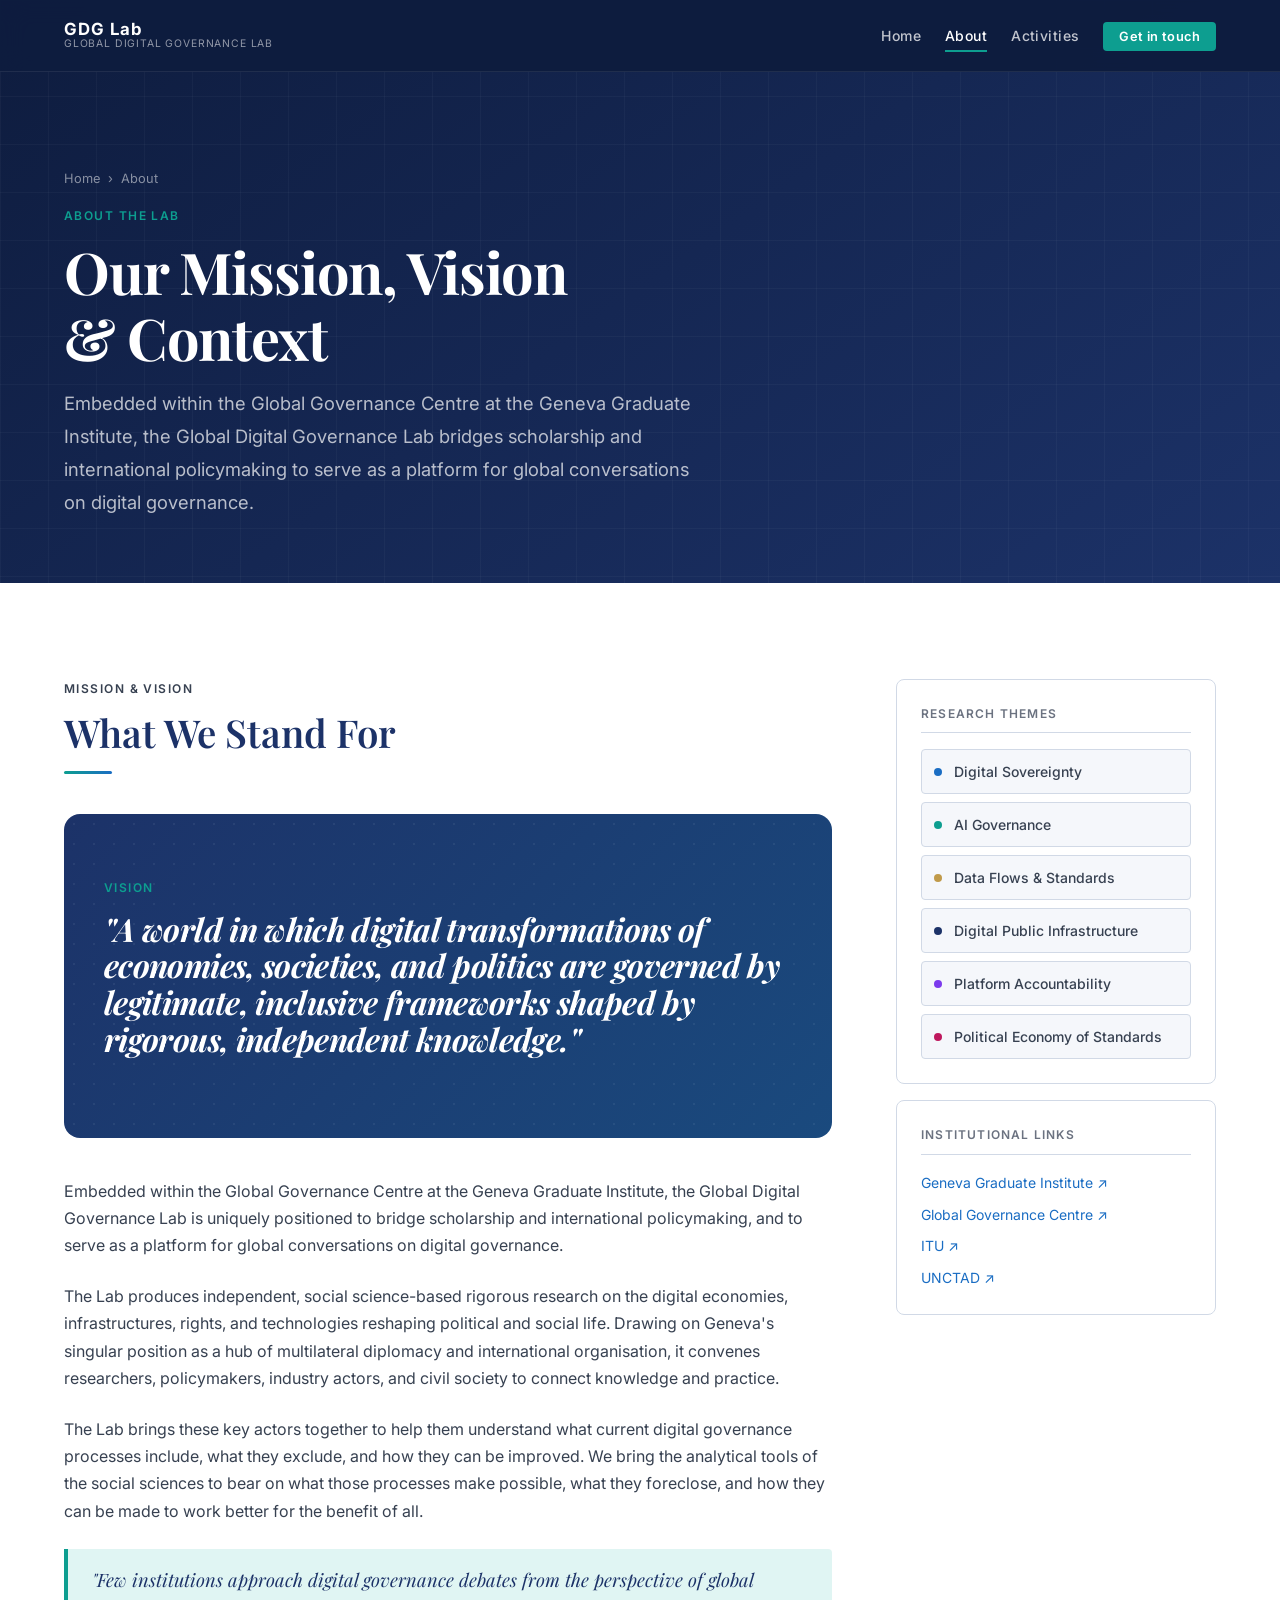
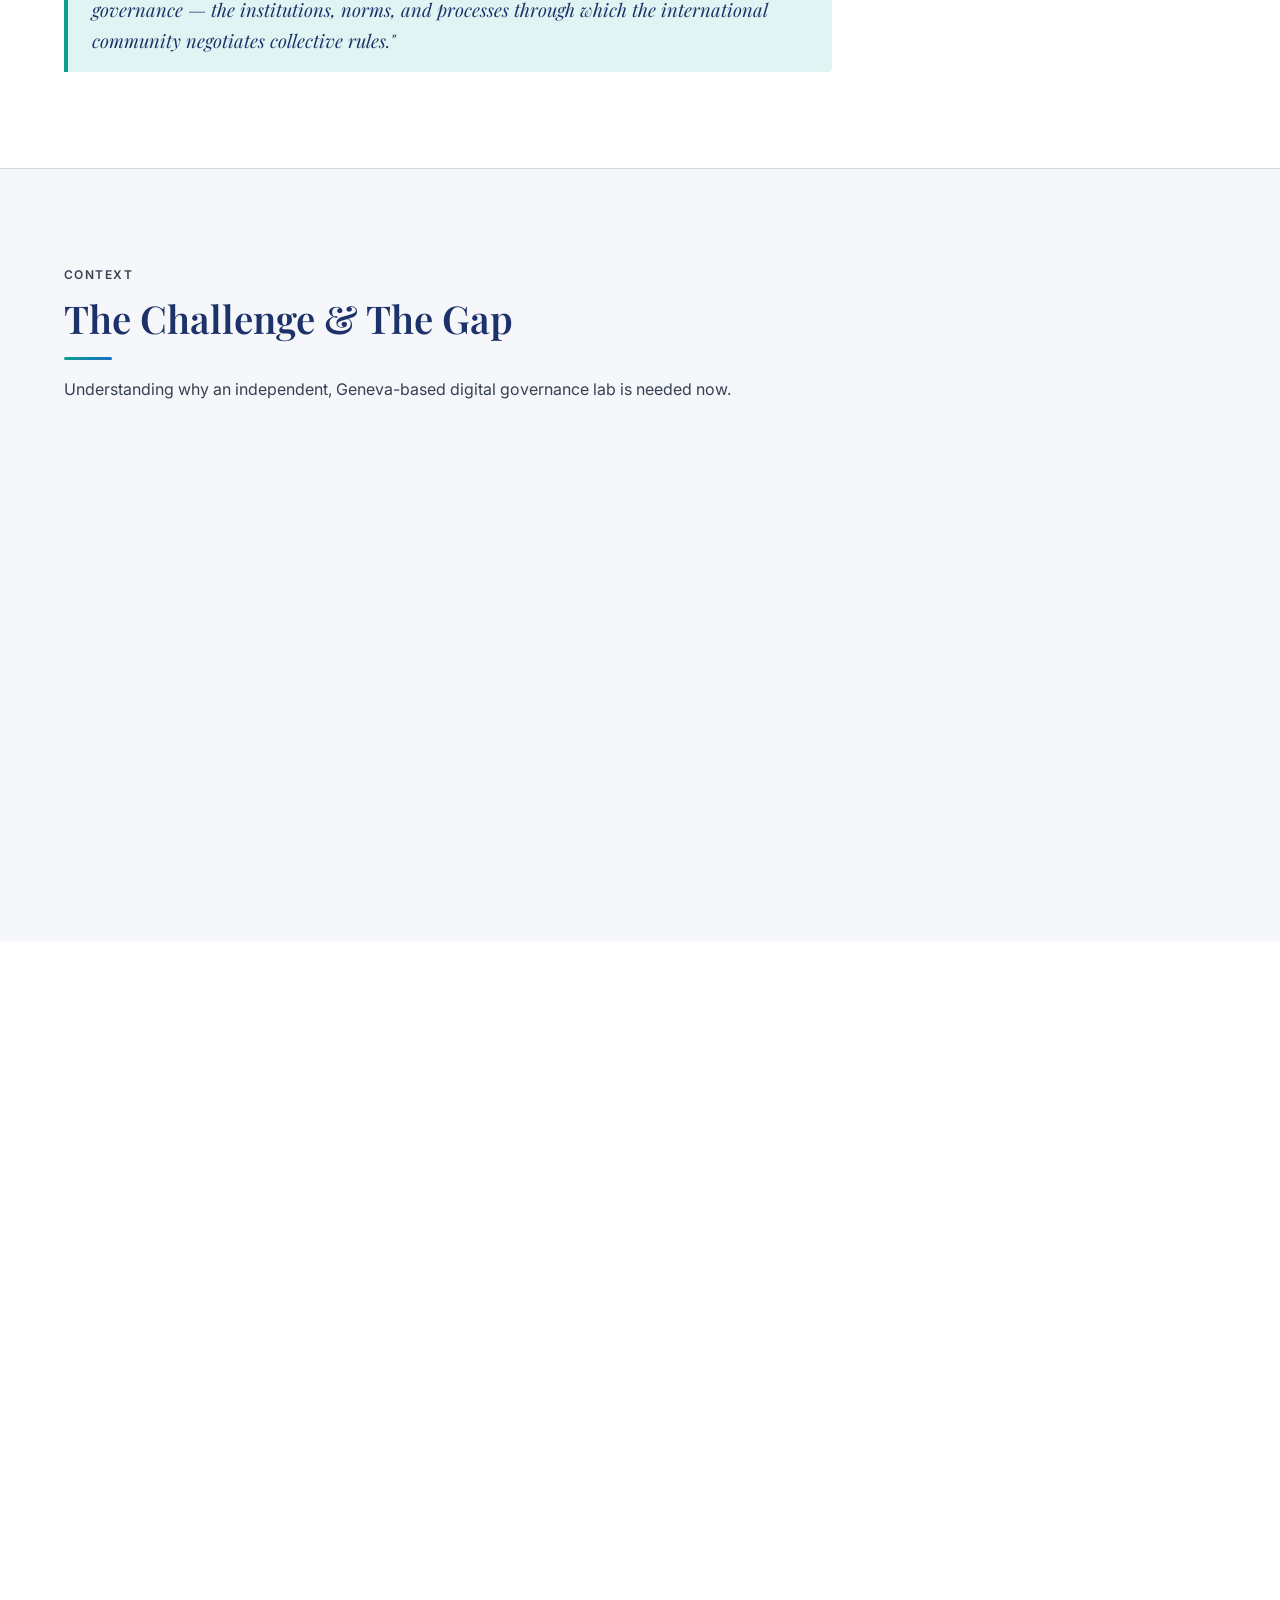
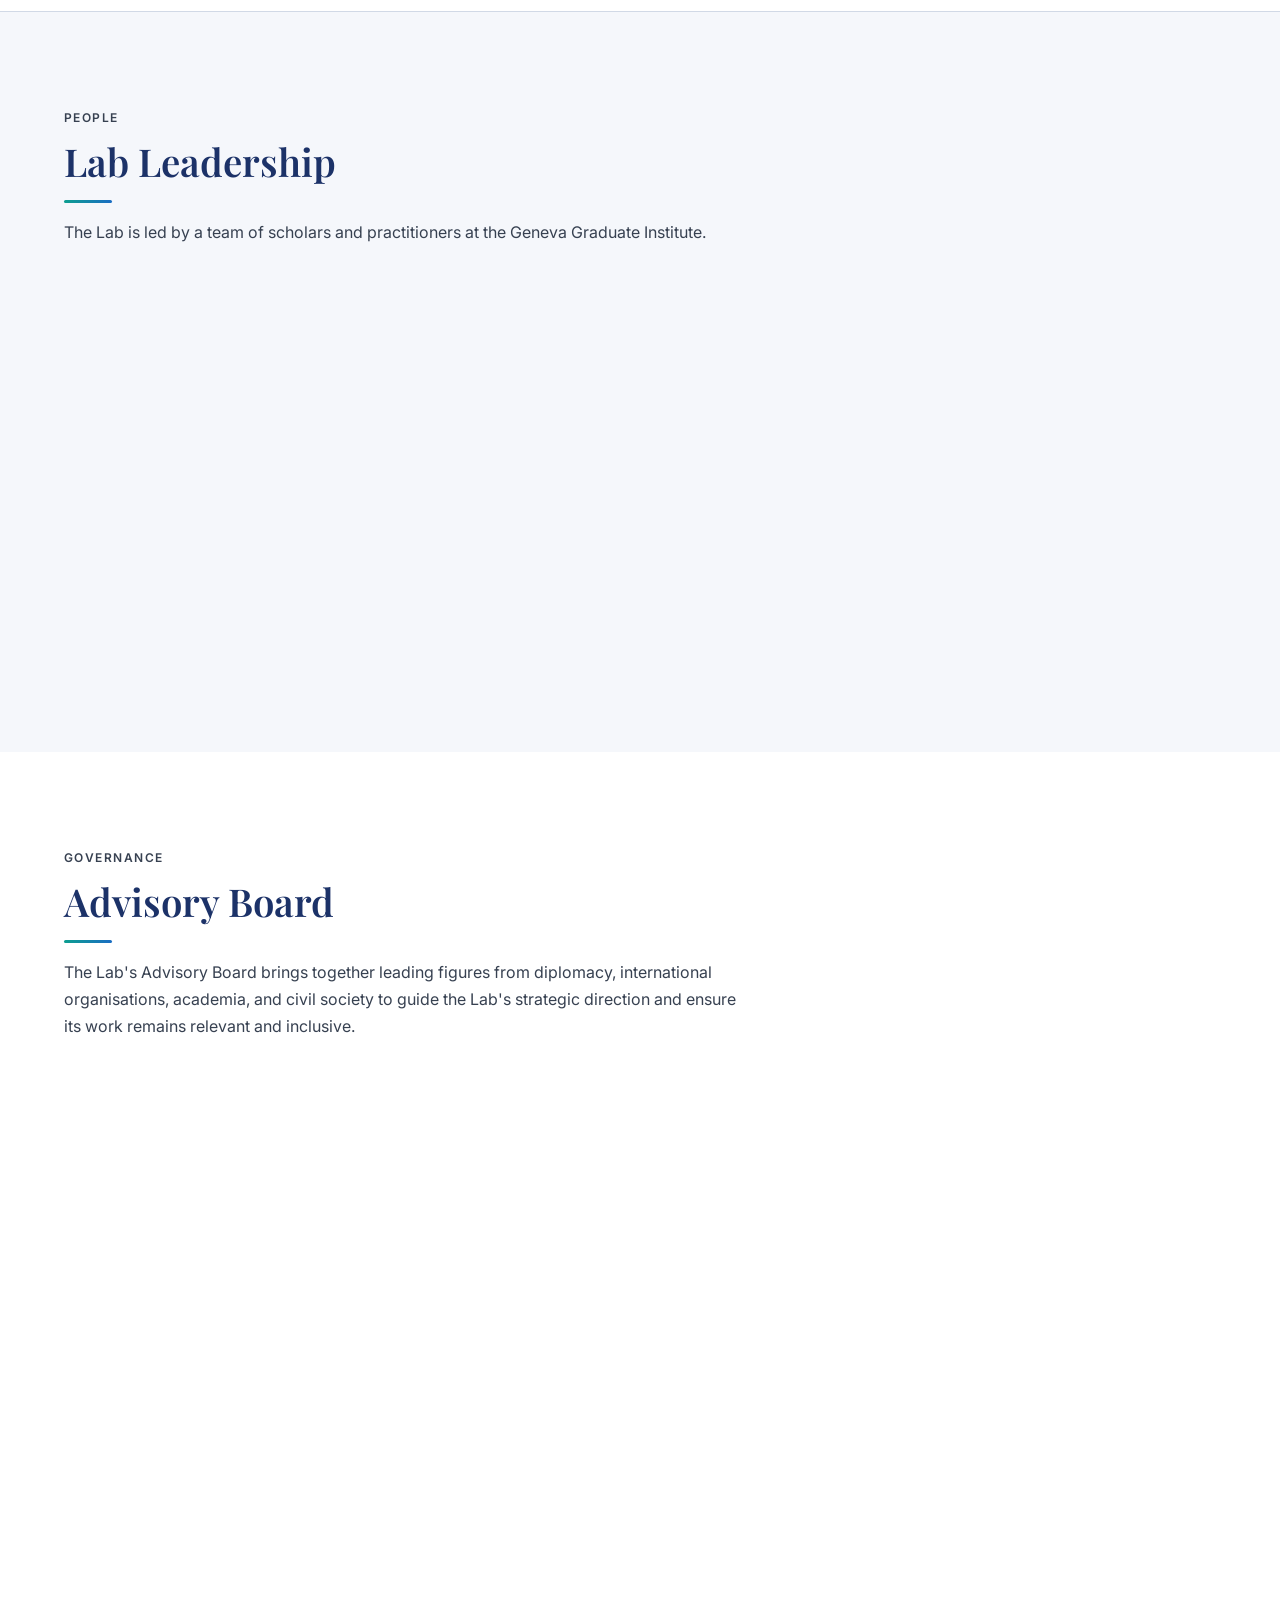
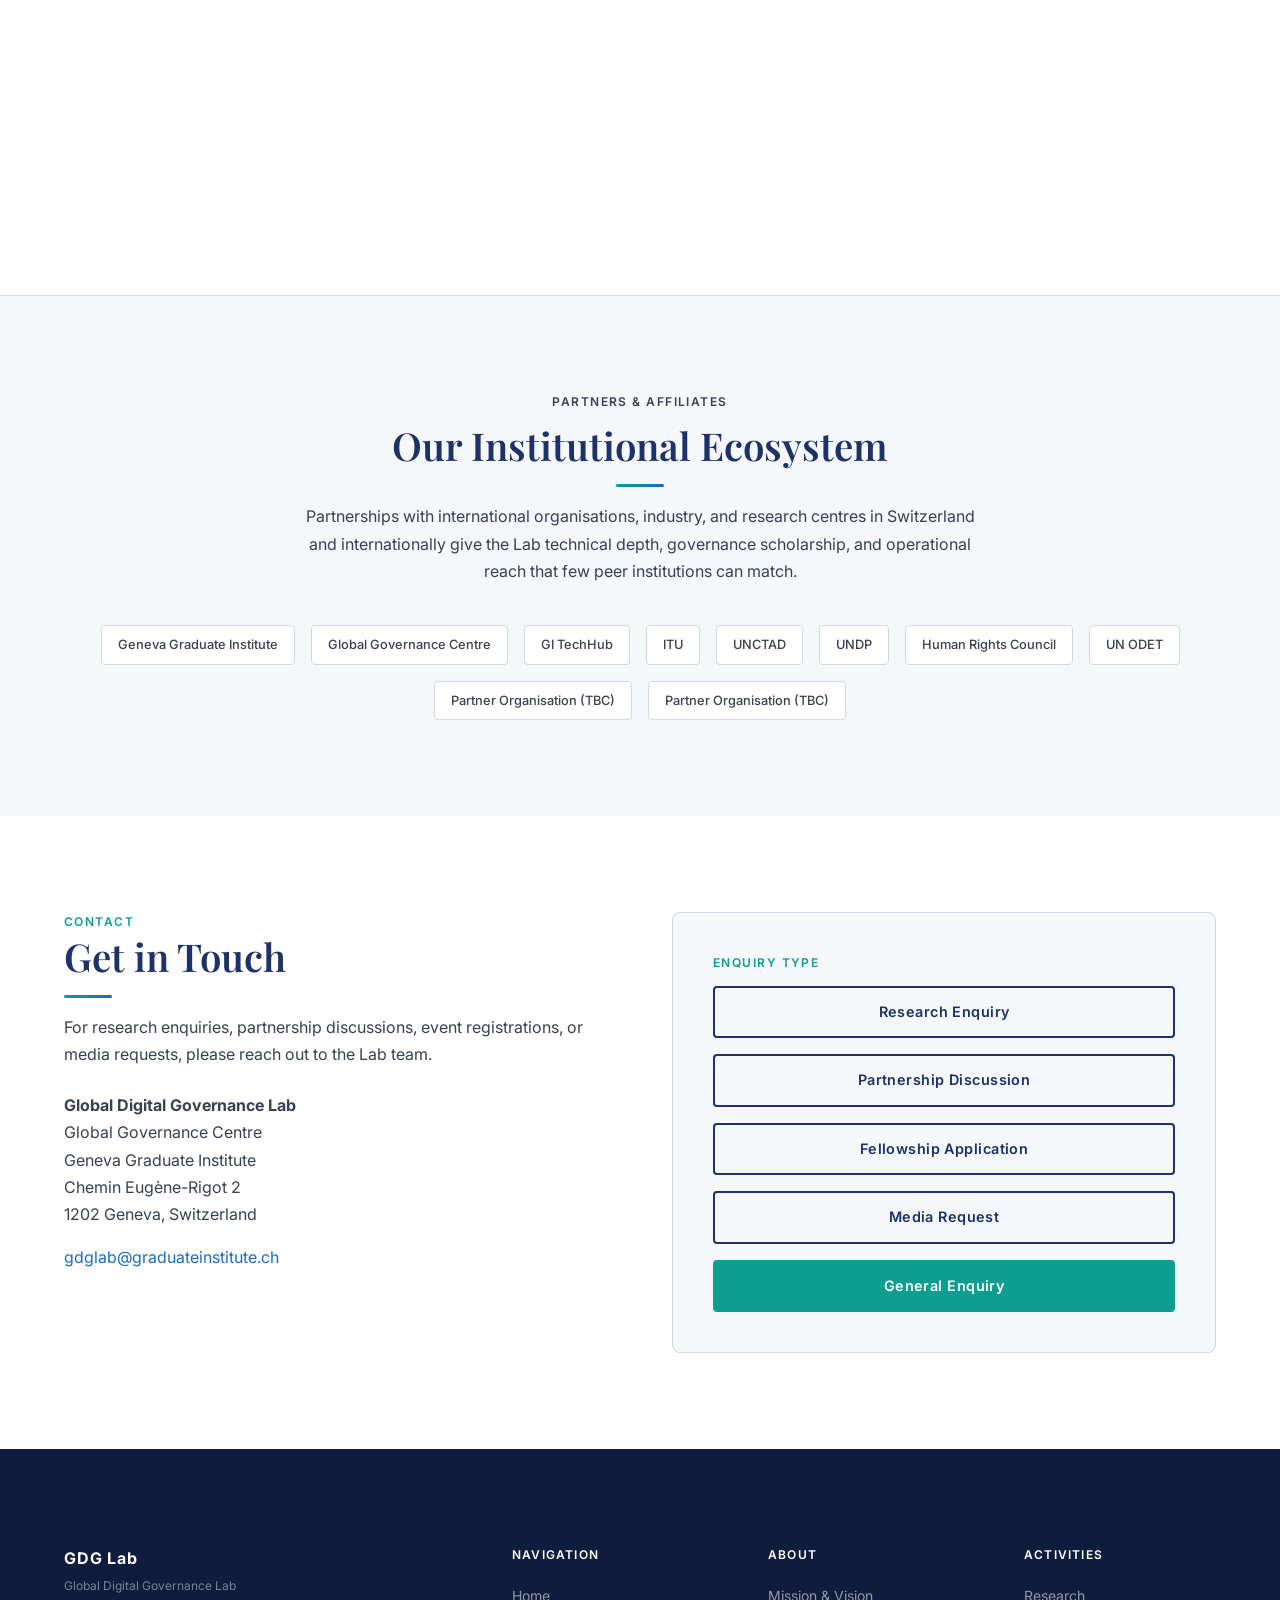
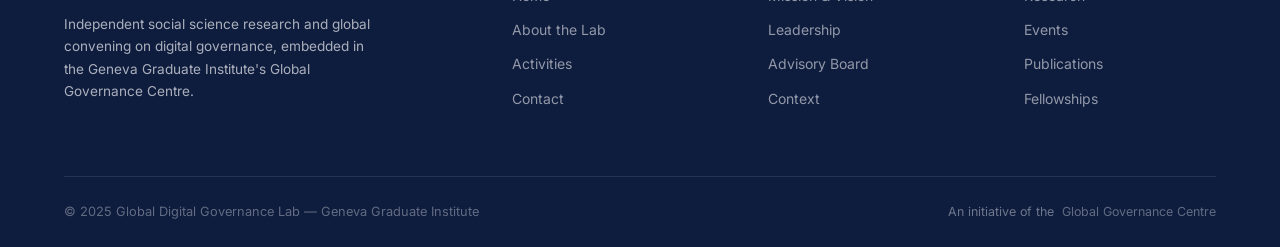
==== about.html @ 77678231 "Build GDG Lab static website: landing, about, and activities pages - index.html: hero with grid patt" ====
<!DOCTYPE html>
<html lang="en">
<head>
  <meta charset="UTF-8" />
  <meta name="viewport" content="width=device-width, initial-scale=1.0" />
  <title>About — Global Digital Governance Lab</title>
  <meta name="description" content="About the Global Digital Governance Lab: our mission, vision, leadership, advisory board, and institutional context within the Geneva Graduate Institute." />
  <link rel="canonical" href="https://gdglab.ch/about.html" />
  <link rel="stylesheet" href="css/style.css" />
  <link rel="preconnect" href="https://fonts.googleapis.com" />
  <link rel="preconnect" href="https://fonts.gstatic.com" crossorigin />
  <link href="https://fonts.googleapis.com/css2?family=Playfair+Display:ital,wght@0,400;0,600;0,700;1,400&family=Inter:wght@300;400;500;600;700&display=swap" rel="stylesheet" />
</head>
<body>

  <!-- ═══ Navigation ══════════════════════════════════════════ -->
  <nav class="site-nav" aria-label="Main navigation">
    <div class="container nav-inner">
      <a href="index.html" class="nav-brand" aria-label="GDG Lab — home">
        <span class="nav-brand-abbr">GDG Lab</span>
        <span class="nav-brand-sub">Global Digital Governance Lab</span>
      </a>
      <button class="nav-toggle" aria-label="Toggle menu" aria-expanded="false">
        <span></span><span></span><span></span>
      </button>
      <ul class="nav-links" role="list">
        <li><a href="index.html">Home</a></li>
        <li><a href="about.html" class="active">About</a></li>
        <li><a href="activities.html">Activities</a></li>
        <li><a href="#contact" class="nav-cta">Get in touch</a></li>
      </ul>
    </div>
  </nav>

  <!-- ═══ Page Hero ════════════════════════════════════════════ -->
  <header class="page-hero">
    <div class="container">
      <nav class="breadcrumb" aria-label="Breadcrumb">
        <a href="index.html">Home</a>
        <span aria-hidden="true">›</span>
        <span aria-current="page">About</span>
      </nav>
      <p class="eyebrow">About the Lab</p>
      <h1 class="display-title">Our Mission, Vision<br>&amp; Context</h1>
      <p class="lead" style="margin-top: 1rem;">
        Embedded within the Global Governance Centre at the Geneva Graduate Institute, the
        Global Digital Governance Lab bridges scholarship and international policymaking to serve as
        a platform for global conversations on digital governance.
      </p>
    </div>
  </header>

  <!-- ═══ Mission & Vision ═════════════════════════════════════ -->
  <section id="mission" class="section" aria-labelledby="mission-heading">
    <div class="container">
      <div class="layout-sidebar">

        <!-- Main content -->
        <div>
          <div class="section-header">
            <p class="eyebrow">Mission &amp; Vision</p>
            <h2 class="section-title" id="mission-heading">What We Stand For</h2>
            <div class="divider"></div>
          </div>

          <div class="statement-block" style="margin-bottom: var(--space-lg);">
            <p class="eyebrow">Vision</p>
            <p class="display-title">
              "A world in which digital transformations of economies, societies, and politics
              are governed by legitimate, inclusive frameworks shaped by rigorous,
              independent knowledge."
            </p>
          </div>

          <p style="color: var(--text-mid); margin-bottom: var(--space-md);">
            Embedded within the Global Governance Centre at the Geneva Graduate Institute, the
            Global Digital Governance Lab is uniquely positioned to bridge scholarship and
            international policymaking, and to serve as a platform for global conversations on
            digital governance.
          </p>

          <p style="color: var(--text-mid); margin-bottom: var(--space-md);">
            The Lab produces independent, social science-based rigorous research on the digital
            economies, infrastructures, rights, and technologies reshaping political and social
            life. Drawing on Geneva's singular position as a hub of multilateral diplomacy and
            international organisation, it convenes researchers, policymakers, industry actors,
            and civil society to connect knowledge and practice.
          </p>

          <p style="color: var(--text-mid); margin-bottom: var(--space-md);">
            The Lab brings these key actors together to help them understand what current digital
            governance processes include, what they exclude, and how they can be improved. We
            bring the analytical tools of the social sciences to bear on what those processes
            make possible, what they foreclose, and how they can be made to work better for the
            benefit of all.
          </p>

          <div class="pull-quote" style="margin-top: var(--space-md);">
            <p>
              "Few institutions approach digital governance debates from the perspective of
              global governance — the institutions, norms, and processes through which the
              international community negotiates collective rules."
            </p>
          </div>
        </div>

        <!-- Sidebar -->
        <aside>
          <div class="sidebar-card">
            <div class="sidebar-card-title">Research Themes</div>
            <div class="theme-list">
              <div class="theme-item">
                <span class="theme-dot" style="background: var(--blue);"></span>
                Digital Sovereignty
              </div>
              <div class="theme-item">
                <span class="theme-dot" style="background: var(--teal);"></span>
                AI Governance
              </div>
              <div class="theme-item">
                <span class="theme-dot" style="background: var(--gold);"></span>
                Data Flows &amp; Standards
              </div>
              <div class="theme-item">
                <span class="theme-dot" style="background: var(--navy);"></span>
                Digital Public Infrastructure
              </div>
              <div class="theme-item">
                <span class="theme-dot" style="background: #7C3AED;"></span>
                Platform Accountability
              </div>
              <div class="theme-item">
                <span class="theme-dot" style="background: #BE185D;"></span>
                Political Economy of Standards
              </div>
            </div>
          </div>

          <div class="sidebar-card" style="margin-top: var(--space-sm);">
            <div class="sidebar-card-title">Institutional Links</div>
            <div style="display: flex; flex-direction: column; gap: 0.5rem; font-size: 0.875rem;">
              <a href="https://www.graduateinstitute.ch" target="_blank" rel="noopener noreferrer" style="color: var(--blue);">
                Geneva Graduate Institute ↗
              </a>
              <a href="https://www.graduateinstitute.ch/research-centres/global-governance-centre" target="_blank" rel="noopener noreferrer" style="color: var(--blue);">
                Global Governance Centre ↗
              </a>
              <a href="https://www.itu.int" target="_blank" rel="noopener noreferrer" style="color: var(--blue);">
                ITU ↗
              </a>
              <a href="https://www.unctad.org" target="_blank" rel="noopener noreferrer" style="color: var(--blue);">
                UNCTAD ↗
              </a>
            </div>
          </div>
        </aside>

      </div>
    </div>
  </section>

  <!-- ═══ Context: Challenge & Gap ════════════════════════════ -->
  <section id="context" class="section" style="background: var(--off-white); border-top: 1px solid var(--border);" aria-labelledby="context-heading">
    <div class="container">
      <div class="section-header">
        <p class="eyebrow">Context</p>
        <h2 class="section-title" id="context-heading">The Challenge &amp; The Gap</h2>
        <div class="divider"></div>
        <p>Understanding why an independent, Geneva-based digital governance lab is needed now.</p>
      </div>

      <div class="grid-2">
        <div class="challenge-card" data-reveal>
          <h3 class="card-title">The Challenge</h3>
          <p>
            The governance of digital technologies has become one of the defining challenges of
            international order. Digital technologies, infrastructure, and data standards are
            reshaping economies, rights, and political relations faster than the frameworks meant
            to govern them can adapt.
          </p>
          <p style="margin-top: 0.75rem;">
            Geopolitical competition is increasingly mediated through digital infrastructure,
            platforms, and standards, fragmenting what was once imagined as a unified global
            digital space into competing regulatory spheres and technological blocs. The costs of
            that fragmentation fall disproportionately on those with least voice in the decisions
            driving it.
          </p>
        </div>

        <div class="challenge-card teal" data-reveal>
          <h3 class="card-title">The Gap</h3>
          <p>
            Current digital governance debates are fragmented, highly technical, and dominated by
            a small number of powerful states, companies, and regulatory blocs. Many of the actors
            most affected by digital transformation — particularly from the Global South — remain
            underrepresented in the venues where the rules are set.
          </p>
          <p style="margin-top: 0.75rem;">
            While many research centres develop digital technologies, and others engage with
            domestic regulatory questions, few approach these debates from the perspective of
            global governance. Fewer still do so as independent social science research in close
            proximity to the multilateral system.
          </p>
        </div>
      </div>
    </div>
  </section>

  <!-- ═══ Why Now ═══════════════════════════════════════════════ -->
  <section id="why-now" class="section" aria-labelledby="whynow-heading">
    <div class="container">
      <div class="grid-2" style="align-items: center; gap: var(--space-xl);">
        <div data-reveal>
          <p class="eyebrow">The Opportunity</p>
          <h2 class="section-title" id="whynow-heading">Why Geneva.<br>Why Now.</h2>
          <div class="divider"></div>
          <p style="color: var(--text-mid); margin-bottom: var(--space-sm);">
            Geneva is one of the cities where the rules of global digital governance are being
            negotiated. The ITU, UNCTAD, UNDP, the Human Rights Council, the Geneva liaison of
            the UN Office for Digital and Emerging Technologies, and a dense network of standards
            bodies and diplomatic missions all sit within walking distance of one another.
          </p>
          <p style="color: var(--text-mid); margin-bottom: var(--space-sm);">
            The WSIS+20 review and the implementation of the Global Digital Compact will reshape
            the multilateral digital order over the coming years, and Geneva is one of the places
            where that work is being done.
          </p>
          <p style="color: var(--text-mid);">
            Independent, rigorous, and inclusive research undertaken now can shape the frameworks
            that will govern digital transformation for decades to come.
          </p>
        </div>

        <div data-reveal>
          <div style="display: flex; flex-direction: column; gap: var(--space-sm);">
            <details class="faq-item">
              <summary>WSIS+20 Review Process</summary>
              <div class="details-body">
                The World Summit on the Information Society (WSIS) +20 review is a once-in-a-decade
                opportunity to reshape the multilateral frameworks governing digital technologies.
                Geneva hosts many of the key negotiations.
              </div>
            </details>
            <details class="faq-item">
              <summary>Global Digital Compact</summary>
              <div class="details-body">
                The GDC, adopted at the UN Summit of the Future in September 2024, establishes new
                frameworks for data governance, AI, and digital cooperation. Its implementation
                involves ongoing negotiations centred in Geneva.
              </div>
            </details>
            <details class="faq-item">
              <summary>UN Office for Digital &amp; Emerging Technologies</summary>
              <div class="details-body">
                The newly established UN Office for Digital and Emerging Technologies has a Geneva
                liaison, placing it at the heart of the multilateral digital governance ecosystem
                where the Lab operates.
              </div>
            </details>
            <details class="faq-item">
              <summary>AI Governance Frameworks</summary>
              <div class="details-body">
                Multiple simultaneous negotiations — at the ITU, within UNCTAD, and through ad hoc
                processes — are producing AI governance frameworks. The Lab is positioned to offer
                independent analysis and convene key actors in these debates.
              </div>
            </details>
            <details class="faq-item">
              <summary>Why the Graduate Institute</summary>
              <div class="details-body">
                The Geneva Graduate Institute combines academic credibility, methodological
                independence, and a multidisciplinary faculty already producing leading research
                on digital sovereignty, infrastructure, and rights. Its track record hosting the
                Global Health Centre — a reference point in its field — provides a model for the
                GDG Lab.
              </div>
            </details>
          </div>
        </div>
      </div>
    </div>
  </section>

  <!-- ═══ Leadership ════════════════════════════════════════════ -->
  <section id="leadership" class="section" style="background: var(--off-white); border-top: 1px solid var(--border);" aria-labelledby="leadership-heading">
    <div class="container">
      <div class="section-header">
        <p class="eyebrow">People</p>
        <h2 class="section-title" id="leadership-heading">Lab Leadership</h2>
        <div class="divider"></div>
        <p>The Lab is led by a team of scholars and practitioners at the Geneva Graduate Institute.</p>
      </div>

      <div class="people-grid" style="grid-template-columns: repeat(auto-fill, minmax(240px, 1fr));">

        <!-- Leadership placeholder 1 -->
        <div class="person-card" data-reveal>
          <div class="person-portrait-placeholder" aria-label="Portrait placeholder">👤</div>
          <div class="person-info">
            <div class="person-name">Director</div>
            <div class="person-role">Lab Director</div>
            <div class="person-org">Geneva Graduate Institute</div>
          </div>
        </div>

        <!-- Leadership placeholder 2 -->
        <div class="person-card" data-reveal>
          <div class="person-portrait-placeholder" aria-label="Portrait placeholder">👤</div>
          <div class="person-info">
            <div class="person-name">Deputy Director</div>
            <div class="person-role">Deputy Director, Research</div>
            <div class="person-org">Geneva Graduate Institute</div>
          </div>
        </div>

        <!-- Leadership placeholder 3 -->
        <div class="person-card" data-reveal>
          <div class="person-portrait-placeholder" aria-label="Portrait placeholder">👤</div>
          <div class="person-info">
            <div class="person-name">Programme Manager</div>
            <div class="person-role">Head of Policy Engagement</div>
            <div class="person-org">Global Governance Centre</div>
          </div>
        </div>

        <!-- Leadership placeholder 4 -->
        <div class="person-card" data-reveal>
          <div class="person-portrait-placeholder" aria-label="Portrait placeholder">👤</div>
          <div class="person-info">
            <div class="person-name">Research Lead</div>
            <div class="person-role">Senior Researcher, AI Governance</div>
            <div class="person-org">Geneva Graduate Institute</div>
          </div>
        </div>

      </div>
    </div>
  </section>

  <!-- ═══ Advisory Board ════════════════════════════════════════ -->
  <section id="advisory-board" class="section" aria-labelledby="board-heading">
    <div class="container">
      <div class="section-header">
        <p class="eyebrow">Governance</p>
        <h2 class="section-title" id="board-heading">Advisory Board</h2>
        <div class="divider"></div>
        <p>
          The Lab's Advisory Board brings together leading figures from diplomacy, international
          organisations, academia, and civil society to guide the Lab's strategic direction and
          ensure its work remains relevant and inclusive.
        </p>
      </div>

      <div class="people-grid">

        <!-- Ambassador Muhammadou Kah — confirmed -->
        <div class="person-card" data-reveal>
          <div class="person-portrait-placeholder" aria-label="Portrait of Ambassador Muhammadou Kah">👤</div>
          <div class="person-info">
            <div class="person-name">Ambassador Muhammadou Kah</div>
            <div class="person-role">Ambassador; Former Chair, ICANN Governmental Advisory Committee</div>
            <div class="person-org">Advisory Board Member</div>
          </div>
        </div>

        <!-- Placeholder board member 2 -->
        <div class="person-card" data-reveal>
          <div class="person-portrait-placeholder" aria-label="Portrait placeholder">👤</div>
          <div class="person-info">
            <div class="person-name">Board Member</div>
            <div class="person-role">Senior Official, International Organisation</div>
            <div class="person-org">Advisory Board Member</div>
          </div>
        </div>

        <!-- Placeholder board member 3 -->
        <div class="person-card" data-reveal>
          <div class="person-portrait-placeholder" aria-label="Portrait placeholder">👤</div>
          <div class="person-info">
            <div class="person-name">Board Member</div>
            <div class="person-role">Professor, Digital Policy</div>
            <div class="person-org">Advisory Board Member</div>
          </div>
        </div>

        <!-- Placeholder board member 4 -->
        <div class="person-card" data-reveal>
          <div class="person-portrait-placeholder" aria-label="Portrait placeholder">👤</div>
          <div class="person-info">
            <div class="person-name">Board Member</div>
            <div class="person-role">Civil Society Representative</div>
            <div class="person-org">Advisory Board Member</div>
          </div>
        </div>

        <!-- Placeholder board member 5 -->
        <div class="person-card" data-reveal>
          <div class="person-portrait-placeholder" aria-label="Portrait placeholder">👤</div>
          <div class="person-info">
            <div class="person-name">Board Member</div>
            <div class="person-role">Industry Representative</div>
            <div class="person-org">Advisory Board Member</div>
          </div>
        </div>

        <!-- Placeholder board member 6 -->
        <div class="person-card" data-reveal>
          <div class="person-portrait-placeholder" aria-label="Portrait placeholder">👤</div>
          <div class="person-info">
            <div class="person-name">Board Member</div>
            <div class="person-role">Government Representative, Global South</div>
            <div class="person-org">Advisory Board Member</div>
          </div>
        </div>

      </div>
    </div>
  </section>

  <!-- ═══ Partners ══════════════════════════════════════════════ -->
  <section class="section" style="background: var(--off-white); border-top: 1px solid var(--border);" aria-labelledby="partners-heading">
    <div class="container">
      <div class="section-header centered">
        <p class="eyebrow">Partners &amp; Affiliates</p>
        <h2 class="section-title" id="partners-heading">Our Institutional Ecosystem</h2>
        <div class="divider divider-center"></div>
        <p>
          Partnerships with international organisations, industry, and research centres in Switzerland
          and internationally give the Lab technical depth, governance scholarship, and operational
          reach that few peer institutions can match.
        </p>
      </div>

      <div style="display: flex; flex-wrap: wrap; gap: var(--space-sm); justify-content: center; margin-top: var(--space-lg);">
        <div class="org-badge">Geneva Graduate Institute</div>
        <div class="org-badge">Global Governance Centre</div>
        <div class="org-badge">GI TechHub</div>
        <div class="org-badge">ITU</div>
        <div class="org-badge">UNCTAD</div>
        <div class="org-badge">UNDP</div>
        <div class="org-badge">Human Rights Council</div>
        <div class="org-badge">UN ODET</div>
        <div class="org-badge">Partner Organisation (TBC)</div>
        <div class="org-badge">Partner Organisation (TBC)</div>
      </div>
    </div>
  </section>

  <!-- ═══ Contact ═══════════════════════════════════════════════ -->
  <section id="contact" class="section" aria-labelledby="contact-heading">
    <div class="container">
      <div class="grid-2" style="align-items: start; gap: var(--space-xl);">
        <div>
          <p class="eyebrow">Contact</p>
          <h2 class="section-title" id="contact-heading">Get in Touch</h2>
          <div class="divider"></div>
          <p style="color: var(--text-mid); margin-bottom: var(--space-md);">
            For research enquiries, partnership discussions, event registrations, or media requests,
            please reach out to the Lab team.
          </p>
          <p style="color: var(--text-mid); margin-bottom: var(--space-sm);">
            <strong>Global Digital Governance Lab</strong><br />
            Global Governance Centre<br />
            Geneva Graduate Institute<br />
            Chemin Eugène-Rigot 2<br />
            1202 Geneva, Switzerland
          </p>
          <p style="color: var(--text-mid);">
            <a href="mailto:gdglab@graduateinstitute.ch" style="color: var(--blue);">
              gdglab@graduateinstitute.ch
            </a>
          </p>
        </div>

        <div style="background: var(--off-white); border: 1px solid var(--border); border-radius: var(--radius-md); padding: var(--space-lg);">
          <p class="eyebrow" style="margin-bottom: 0.75rem;">Enquiry type</p>
          <div style="display: flex; flex-direction: column; gap: var(--space-sm);">
            <a href="mailto:gdglab@graduateinstitute.ch?subject=Research+Enquiry" class="btn btn-outline-navy" style="justify-content: center;">Research Enquiry</a>
            <a href="mailto:gdglab@graduateinstitute.ch?subject=Partnership+Discussion" class="btn btn-outline-navy" style="justify-content: center;">Partnership Discussion</a>
            <a href="mailto:gdglab@graduateinstitute.ch?subject=Fellowship+Application" class="btn btn-outline-navy" style="justify-content: center;">Fellowship Application</a>
            <a href="mailto:gdglab@graduateinstitute.ch?subject=Media+Request" class="btn btn-outline-navy" style="justify-content: center;">Media Request</a>
            <a href="mailto:gdglab@graduateinstitute.ch?subject=General+Enquiry" class="btn btn-primary" style="justify-content: center;">General Enquiry</a>
          </div>
        </div>
      </div>
    </div>
  </section>

  <!-- ═══ Footer ═══════════════════════════════════════════════ -->
  <footer class="site-footer" aria-label="Site footer">
    <div class="container">
      <div class="footer-grid">
        <div class="footer-brand">
          <div class="footer-brand-name">GDG Lab</div>
          <div class="footer-brand-sub">Global Digital Governance Lab</div>
          <p>
            Independent social science research and global convening on digital governance,
            embedded in the Geneva Graduate Institute's Global Governance Centre.
          </p>
        </div>

        <div class="footer-col">
          <div class="footer-col-title">Navigation</div>
          <ul>
            <li><a href="index.html">Home</a></li>
            <li><a href="about.html">About the Lab</a></li>
            <li><a href="activities.html">Activities</a></li>
            <li><a href="#contact">Contact</a></li>
          </ul>
        </div>

        <div class="footer-col">
          <div class="footer-col-title">About</div>
          <ul>
            <li><a href="#mission">Mission &amp; Vision</a></li>
            <li><a href="#leadership">Leadership</a></li>
            <li><a href="#advisory-board">Advisory Board</a></li>
            <li><a href="#context">Context</a></li>
          </ul>
        </div>

        <div class="footer-col">
          <div class="footer-col-title">Activities</div>
          <ul>
            <li><a href="activities.html#research">Research</a></li>
            <li><a href="activities.html#events">Events</a></li>
            <li><a href="activities.html#publications">Publications</a></li>
            <li><a href="activities.html#fellowships">Fellowships</a></li>
          </ul>
        </div>
      </div>

      <div class="footer-bottom">
        <span>© 2025 Global Digital Governance Lab — Geneva Graduate Institute</span>
        <span class="footer-gg-badge">
          An initiative of the
          <a href="https://www.graduateinstitute.ch" target="_blank" rel="noopener noreferrer">
            Global Governance Centre
          </a>
        </span>
      </div>
    </div>
  </footer>

  <script src="js/main.js"></script>
</body>
</html>
---- css/style.css ----
/* =============================================================
   Global Digital Governance Lab — gdglab.ch
   Stylesheet — complementary to Geneva Graduate Institute,
   Global Governance Centre, and GI TechHub branding.
   ============================================================= */

/* ─── Google Fonts ─────────────────────────────────────────── */
@import url('https://fonts.googleapis.com/css2?family=Playfair+Display:ital,wght@0,400;0,600;0,700;1,400&family=Inter:wght@300;400;500;600;700&display=swap');

/* ─── Custom Properties ─────────────────────────────────────── */
:root {
  /* Brand colours — navy anchors the GI/GGC palette;
     teal adds a "digital governance" identity */
  --navy:        #1C3268;   /* GI-inspired institutional navy */
  --navy-dark:   #0E1C3E;   /* hero / deep bg */
  --navy-mid:    #243D7A;   /* lighter navy for hover states */
  --blue:        #1A6DC3;   /* digital accent blue */
  --blue-light:  #4A9FE8;   /* lighter blue tints */
  --teal:        #0D9E90;   /* TechHub-inspired teal */
  --teal-light:  #E0F5F3;   /* very light teal bg tint */
  --gold:        #C09A4A;   /* warm accent — ties to GI's warm tones */
  --white:       #FFFFFF;
  --off-white:   #F5F7FB;
  --bg:          #F0F3F9;
  --text:        #1A202C;
  --text-mid:    #374151;
  --text-muted:  #6B7280;
  --border:      #D1D9E6;
  --shadow-sm:   0 1px 4px rgba(28, 50, 104, 0.08);
  --shadow-md:   0 4px 16px rgba(28, 50, 104, 0.12);
  --shadow-lg:   0 8px 32px rgba(28, 50, 104, 0.16);

  /* Typography */
  --font-serif:  'Playfair Display', Georgia, serif;
  --font-sans:   'Inter', system-ui, -apple-system, sans-serif;

  /* Spacing scale */
  --space-xs:    0.5rem;
  --space-sm:    1rem;
  --space-md:    1.5rem;
  --space-lg:    2.5rem;
  --space-xl:    4rem;
  --space-2xl:   6rem;

  /* Layout */
  --max-width:   1200px;
  --nav-height:  72px;
  --radius-sm:   4px;
  --radius-md:   8px;
  --radius-lg:   16px;

  /* Transitions */
  --ease:        cubic-bezier(0.4, 0, 0.2, 1);
  --duration:    220ms;
}

/* ─── Reset & Base ──────────────────────────────────────────── */
*, *::before, *::after {
  box-sizing: border-box;
  margin: 0;
  padding: 0;
}

html {
  scroll-behavior: smooth;
  font-size: 16px;
}

body {
  font-family: var(--font-sans);
  font-size: 1rem;
  line-height: 1.7;
  color: var(--text);
  background: var(--white);
  -webkit-font-smoothing: antialiased;
}

img {
  display: block;
  max-width: 100%;
  height: auto;
}

a {
  color: var(--blue);
  text-decoration: none;
  transition: color var(--duration) var(--ease);
}

a:hover {
  color: var(--teal);
}

ul {
  list-style: none;
}

/* ─── Typography helpers ────────────────────────────────────── */
.display-title {
  font-family: var(--font-serif);
  font-size: clamp(2.2rem, 5vw, 3.6rem);
  font-weight: 700;
  line-height: 1.15;
  letter-spacing: -0.02em;
}

.section-title {
  font-family: var(--font-serif);
  font-size: clamp(1.6rem, 3vw, 2.4rem);
  font-weight: 600;
  line-height: 1.2;
  color: var(--navy);
}

.card-title {
  font-family: var(--font-serif);
  font-size: 1.2rem;
  font-weight: 600;
  line-height: 1.3;
  color: var(--navy);
}

.eyebrow {
  font-family: var(--font-sans);
  font-size: 0.75rem;
  font-weight: 600;
  letter-spacing: 0.12em;
  text-transform: uppercase;
  color: var(--teal);
}

.lead {
  font-size: 1.15rem;
  font-weight: 400;
  color: var(--text-mid);
  line-height: 1.8;
}

/* ─── Layout utilities ──────────────────────────────────────── */
.container {
  width: 100%;
  max-width: var(--max-width);
  margin-inline: auto;
  padding-inline: var(--space-md);
}

.grid-2 {
  display: grid;
  grid-template-columns: 1fr 1fr;
  gap: var(--space-lg);
}

.grid-3 {
  display: grid;
  grid-template-columns: repeat(3, 1fr);
  gap: var(--space-md);
}

.grid-4 {
  display: grid;
  grid-template-columns: repeat(4, 1fr);
  gap: var(--space-md);
}

/* ─── Dot-grid background pattern (subtle digital motif) ────── */
.bg-dots {
  background-image: radial-gradient(circle, rgba(28, 50, 104, 0.12) 1px, transparent 1px);
  background-size: 24px 24px;
}

.bg-dots-light {
  background-image: radial-gradient(circle, rgba(28, 50, 104, 0.06) 1px, transparent 1px);
  background-size: 24px 24px;
}

/* ─── Navigation ────────────────────────────────────────────── */
.site-nav {
  position: fixed;
  top: 0;
  left: 0;
  right: 0;
  z-index: 1000;
  height: var(--nav-height);
  background: rgba(14, 28, 62, 0.97);
  backdrop-filter: blur(12px);
  -webkit-backdrop-filter: blur(12px);
  border-bottom: 1px solid rgba(255, 255, 255, 0.08);
  transition: background var(--duration) var(--ease);
}

.site-nav.scrolled {
  background: rgba(14, 28, 62, 0.99);
  box-shadow: var(--shadow-md);
}

.nav-inner {
  height: 100%;
  display: flex;
  align-items: center;
  justify-content: space-between;
}

.nav-brand {
  display: flex;
  flex-direction: column;
  gap: 1px;
  text-decoration: none;
}

.nav-brand-abbr {
  font-family: var(--font-sans);
  font-size: 1.05rem;
  font-weight: 700;
  letter-spacing: 0.06em;
  color: var(--white);
  line-height: 1;
}

.nav-brand-sub {
  font-family: var(--font-sans);
  font-size: 0.65rem;
  font-weight: 400;
  letter-spacing: 0.08em;
  color: rgba(255, 255, 255, 0.55);
  line-height: 1;
  text-transform: uppercase;
}

.nav-links {
  display: flex;
  align-items: center;
  gap: var(--space-md);
}

.nav-links a {
  font-size: 0.875rem;
  font-weight: 500;
  color: rgba(255, 255, 255, 0.75);
  letter-spacing: 0.03em;
  padding: 0.35rem 0;
  border-bottom: 2px solid transparent;
  transition: color var(--duration) var(--ease), border-color var(--duration) var(--ease);
  text-decoration: none;
}

.nav-links a:hover,
.nav-links a.active {
  color: var(--white);
  border-bottom-color: var(--teal);
}

.nav-cta {
  font-size: 0.8rem !important;
  font-weight: 600 !important;
  color: var(--white) !important;
  background: var(--teal) !important;
  padding: 0.45rem 1rem !important;
  border-radius: var(--radius-sm) !important;
  border-bottom: none !important;
  letter-spacing: 0.04em;
  transition: background var(--duration) var(--ease) !important;
}

.nav-cta:hover {
  background: #0D9E90cc !important;
}

/* Mobile nav hamburger */
.nav-toggle {
  display: none;
  flex-direction: column;
  gap: 5px;
  background: none;
  border: none;
  cursor: pointer;
  padding: 4px;
}

.nav-toggle span {
  display: block;
  width: 24px;
  height: 2px;
  background: var(--white);
  border-radius: 2px;
  transition: transform var(--duration) var(--ease), opacity var(--duration) var(--ease);
}

.nav-toggle.open span:nth-child(1) { transform: translateY(7px) rotate(45deg); }
.nav-toggle.open span:nth-child(2) { opacity: 0; }
.nav-toggle.open span:nth-child(3) { transform: translateY(-7px) rotate(-45deg); }

/* ─── Page header offset (below fixed nav) ──────────────────── */
.page-offset {
  padding-top: var(--nav-height);
}

/* ─── Hero Section ──────────────────────────────────────────── */
.hero {
  position: relative;
  min-height: 100vh;
  display: flex;
  align-items: center;
  background: linear-gradient(145deg, var(--navy-dark) 0%, var(--navy) 60%, #1C4A7A 100%);
  overflow: hidden;
}

/* Subtle animated grid lines */
.hero::before {
  content: '';
  position: absolute;
  inset: 0;
  background-image:
    linear-gradient(rgba(255,255,255,0.04) 1px, transparent 1px),
    linear-gradient(90deg, rgba(255,255,255,0.04) 1px, transparent 1px);
  background-size: 60px 60px;
  pointer-events: none;
}

/* Radial glow */
.hero::after {
  content: '';
  position: absolute;
  top: 20%;
  right: -5%;
  width: 600px;
  height: 600px;
  border-radius: 50%;
  background: radial-gradient(circle, rgba(13,158,144,0.18) 0%, transparent 70%);
  pointer-events: none;
}

.hero-content {
  position: relative;
  z-index: 2;
  max-width: 780px;
}

.hero-content .eyebrow {
  color: var(--teal);
  margin-bottom: var(--space-sm);
}

.hero-content .display-title {
  color: var(--white);
  margin-bottom: var(--space-md);
}

.hero-content .lead {
  color: rgba(255, 255, 255, 0.72);
  max-width: 600px;
  margin-bottom: var(--space-lg);
}

.hero-actions {
  display: flex;
  gap: var(--space-sm);
  flex-wrap: wrap;
}

/* Scroll indicator */
.hero-scroll {
  position: absolute;
  bottom: 2rem;
  left: 50%;
  transform: translateX(-50%);
  z-index: 2;
  display: flex;
  flex-direction: column;
  align-items: center;
  gap: 6px;
  color: rgba(255,255,255,0.4);
  font-size: 0.7rem;
  letter-spacing: 0.1em;
  text-transform: uppercase;
}

.hero-scroll::after {
  content: '';
  display: block;
  width: 1px;
  height: 40px;
  background: linear-gradient(to bottom, rgba(255,255,255,0.3), transparent);
  animation: scrollPulse 2s ease-in-out infinite;
}

@keyframes scrollPulse {
  0%, 100% { opacity: 0.4; transform: translateY(0); }
  50% { opacity: 1; transform: translateY(6px); }
}

/* ─── Buttons ───────────────────────────────────────────────── */
.btn {
  display: inline-flex;
  align-items: center;
  gap: 0.5rem;
  font-family: var(--font-sans);
  font-size: 0.9rem;
  font-weight: 600;
  letter-spacing: 0.03em;
  padding: 0.75rem 1.75rem;
  border-radius: var(--radius-sm);
  border: 2px solid transparent;
  cursor: pointer;
  transition: all var(--duration) var(--ease);
  text-decoration: none;
  white-space: nowrap;
}

.btn-primary {
  background: var(--teal);
  color: var(--white);
  border-color: var(--teal);
}

.btn-primary:hover {
  background: #0C8A7D;
  border-color: #0C8A7D;
  color: var(--white);
  transform: translateY(-1px);
  box-shadow: 0 4px 14px rgba(13, 158, 144, 0.35);
}

.btn-outline {
  background: transparent;
  color: var(--white);
  border-color: rgba(255, 255, 255, 0.45);
}

.btn-outline:hover {
  background: rgba(255, 255, 255, 0.1);
  border-color: rgba(255, 255, 255, 0.7);
  color: var(--white);
}

.btn-outline-navy {
  background: transparent;
  color: var(--navy);
  border-color: var(--navy);
}

.btn-outline-navy:hover {
  background: var(--navy);
  color: var(--white);
}

.btn-sm {
  font-size: 0.8rem;
  padding: 0.5rem 1.1rem;
}

/* ─── Section layout ────────────────────────────────────────── */
.section {
  padding-block: var(--space-2xl);
}

.section-sm {
  padding-block: var(--space-xl);
}

.section-header {
  margin-bottom: var(--space-lg);
}

.section-header .eyebrow {
  margin-bottom: 0.6rem;
}

.section-header .section-title {
  margin-bottom: 0.8rem;
}

.section-header p {
  color: var(--text-mid);
  max-width: 680px;
}

.section-header.centered {
  text-align: center;
}

.section-header.centered p {
  margin-inline: auto;
}

/* ─── Feature / Pillars ─────────────────────────────────────── */
.pillar-card {
  background: var(--white);
  border: 1px solid var(--border);
  border-radius: var(--radius-md);
  padding: var(--space-lg) var(--space-md);
  transition: transform var(--duration) var(--ease), box-shadow var(--duration) var(--ease);
}

.pillar-card:hover {
  transform: translateY(-4px);
  box-shadow: var(--shadow-lg);
}

.pillar-icon {
  width: 48px;
  height: 48px;
  display: flex;
  align-items: center;
  justify-content: center;
  border-radius: var(--radius-sm);
  margin-bottom: var(--space-sm);
  font-size: 1.4rem;
}

.pillar-icon.teal  { background: var(--teal-light); }
.pillar-icon.blue  { background: #EFF6FF; }
.pillar-icon.gold  { background: #FDF5E0; }

.pillar-card .card-title {
  margin-bottom: 0.6rem;
}

.pillar-card p {
  font-size: 0.925rem;
  color: var(--text-mid);
  line-height: 1.65;
}

/* ─── Statement block ───────────────────────────────────────── */
.statement-block {
  background: linear-gradient(135deg, var(--navy) 0%, #1a4a7e 100%);
  color: var(--white);
  border-radius: var(--radius-lg);
  padding: var(--space-xl) var(--space-lg);
  position: relative;
  overflow: hidden;
}

.statement-block::before {
  content: '';
  position: absolute;
  inset: 0;
  background-image: radial-gradient(circle, rgba(255,255,255,0.06) 1px, transparent 1px);
  background-size: 20px 20px;
  pointer-events: none;
}

.statement-block .eyebrow {
  color: var(--teal);
  margin-bottom: 0.75rem;
}

.statement-block .display-title {
  color: var(--white);
  font-style: italic;
  font-size: clamp(1.4rem, 2.8vw, 2rem);
  margin-bottom: var(--space-sm);
  position: relative;
  z-index: 1;
  max-width: 800px;
}

.statement-block p {
  color: rgba(255,255,255,0.7);
  max-width: 640px;
  position: relative;
  z-index: 1;
}

/* ─── Challenge / Gap cards ─────────────────────────────────── */
.challenge-card {
  background: var(--white);
  border-radius: var(--radius-md);
  padding: var(--space-lg);
  border-left: 4px solid var(--navy);
  box-shadow: var(--shadow-sm);
}

.challenge-card.teal { border-left-color: var(--teal); }
.challenge-card.blue { border-left-color: var(--blue); }
.challenge-card.gold { border-left-color: var(--gold); }

.challenge-card .card-title {
  margin-bottom: var(--space-xs);
}

.challenge-card p {
  font-size: 0.925rem;
  color: var(--text-mid);
  line-height: 1.7;
}

/* ─── Why Geneva strip ──────────────────────────────────────── */
.geneva-strip {
  background: var(--off-white);
  border-top: 1px solid var(--border);
  border-bottom: 1px solid var(--border);
}

.geneva-stat-group {
  display: flex;
  gap: var(--space-xl);
  flex-wrap: wrap;
  align-items: center;
}

.geneva-stat {
  display: flex;
  flex-direction: column;
  gap: 4px;
}

.geneva-stat-number {
  font-family: var(--font-serif);
  font-size: 2rem;
  font-weight: 700;
  color: var(--navy);
  line-height: 1;
}

.geneva-stat-label {
  font-size: 0.8rem;
  color: var(--text-muted);
  letter-spacing: 0.04em;
}

/* ─── Org logos / badges ────────────────────────────────────── */
.org-badge {
  display: inline-flex;
  align-items: center;
  gap: 0.5rem;
  background: var(--white);
  border: 1px solid var(--border);
  border-radius: var(--radius-sm);
  padding: 0.5rem 1rem;
  font-size: 0.8rem;
  font-weight: 500;
  color: var(--text-mid);
}

/* ─── People cards ──────────────────────────────────────────── */
.people-grid {
  display: grid;
  grid-template-columns: repeat(auto-fill, minmax(200px, 1fr));
  gap: var(--space-md);
}

.person-card {
  background: var(--white);
  border: 1px solid var(--border);
  border-radius: var(--radius-md);
  overflow: hidden;
  transition: transform var(--duration) var(--ease), box-shadow var(--duration) var(--ease);
}

.person-card:hover {
  transform: translateY(-3px);
  box-shadow: var(--shadow-md);
}

.person-portrait {
  width: 100%;
  aspect-ratio: 1;
  object-fit: cover;
  background: var(--bg);
  display: flex;
  align-items: center;
  justify-content: center;
}

.person-portrait-placeholder {
  width: 100%;
  aspect-ratio: 1;
  background: linear-gradient(135deg, var(--bg) 0%, var(--border) 100%);
  display: flex;
  align-items: center;
  justify-content: center;
  color: var(--text-muted);
  font-size: 2.5rem;
}

.person-info {
  padding: var(--space-sm);
}

.person-name {
  font-family: var(--font-serif);
  font-size: 1rem;
  font-weight: 600;
  color: var(--navy);
  line-height: 1.3;
  margin-bottom: 0.25rem;
}

.person-role {
  font-size: 0.8rem;
  color: var(--text-muted);
  line-height: 1.4;
}

.person-org {
  font-size: 0.75rem;
  color: var(--teal);
  font-weight: 500;
  margin-top: 0.25rem;
}

/* ─── Activity / Project cards ──────────────────────────────── */
.activity-card {
  background: var(--white);
  border: 1px solid var(--border);
  border-radius: var(--radius-md);
  overflow: hidden;
  display: flex;
  flex-direction: column;
  transition: transform var(--duration) var(--ease), box-shadow var(--duration) var(--ease);
}

.activity-card:hover {
  transform: translateY(-3px);
  box-shadow: var(--shadow-md);
}

.activity-card-tag {
  display: inline-flex;
  align-items: center;
  font-size: 0.7rem;
  font-weight: 600;
  letter-spacing: 0.08em;
  text-transform: uppercase;
  padding: 0.25rem 0.6rem;
  border-radius: 2px;
  margin-bottom: 0.75rem;
}

.tag-research  { background: #EFF6FF; color: var(--blue); }
.tag-policy    { background: var(--teal-light); color: #0A7A6E; }
.tag-event     { background: #FDF5E0; color: #92740C; }
.tag-fellowship { background: #F3F0FF; color: #5B21B6; }

.activity-card-body {
  padding: var(--space-md);
  flex: 1;
  display: flex;
  flex-direction: column;
}

.activity-card-title {
  font-family: var(--font-serif);
  font-size: 1.05rem;
  font-weight: 600;
  color: var(--navy);
  line-height: 1.35;
  margin-bottom: 0.5rem;
}

.activity-card-meta {
  font-size: 0.8rem;
  color: var(--text-muted);
  margin-bottom: 0.75rem;
}

.activity-card p {
  font-size: 0.9rem;
  color: var(--text-mid);
  line-height: 1.65;
  flex: 1;
}

.activity-card-footer {
  padding: 0.75rem var(--space-md);
  border-top: 1px solid var(--border);
  background: var(--off-white);
}

/* ─── Events list ───────────────────────────────────────────── */
.events-list {
  display: flex;
  flex-direction: column;
  gap: 1px;
  background: var(--border);
  border-radius: var(--radius-md);
  overflow: hidden;
  border: 1px solid var(--border);
}

.event-row {
  display: grid;
  grid-template-columns: 80px 1fr auto;
  gap: var(--space-md);
  align-items: center;
  background: var(--white);
  padding: var(--space-sm) var(--space-md);
  transition: background var(--duration) var(--ease);
}

.event-row:hover {
  background: var(--off-white);
}

.event-date-block {
  display: flex;
  flex-direction: column;
  align-items: center;
  background: var(--navy);
  color: var(--white);
  border-radius: var(--radius-sm);
  padding: 0.4rem;
  min-width: 56px;
}

.event-month {
  font-size: 0.6rem;
  font-weight: 600;
  letter-spacing: 0.1em;
  text-transform: uppercase;
  color: var(--teal);
  line-height: 1;
}

.event-day {
  font-family: var(--font-serif);
  font-size: 1.4rem;
  font-weight: 700;
  line-height: 1.1;
}

.event-year {
  font-size: 0.6rem;
  color: rgba(255,255,255,0.5);
  line-height: 1;
}

.event-info {}

.event-title {
  font-weight: 600;
  font-size: 0.95rem;
  color: var(--navy);
  margin-bottom: 0.2rem;
}

.event-details {
  font-size: 0.8rem;
  color: var(--text-muted);
  display: flex;
  gap: 1rem;
  flex-wrap: wrap;
}

.event-type {
  display: inline-flex;
  align-items: center;
  font-size: 0.7rem;
  font-weight: 600;
  letter-spacing: 0.06em;
  text-transform: uppercase;
  color: var(--text-muted);
  border: 1px solid var(--border);
  padding: 0.25rem 0.6rem;
  border-radius: 20px;
  white-space: nowrap;
}

/* ─── Page hero (inner pages) ───────────────────────────────── */
.page-hero {
  background: linear-gradient(145deg, var(--navy-dark) 0%, var(--navy) 100%);
  padding: calc(var(--nav-height) + var(--space-2xl)) 0 var(--space-xl);
  position: relative;
  overflow: hidden;
}

.page-hero::before {
  content: '';
  position: absolute;
  inset: 0;
  background-image:
    linear-gradient(rgba(255,255,255,0.03) 1px, transparent 1px),
    linear-gradient(90deg, rgba(255,255,255,0.03) 1px, transparent 1px);
  background-size: 48px 48px;
  pointer-events: none;
}

.page-hero .eyebrow { color: var(--teal); margin-bottom: 0.75rem; }
.page-hero .display-title { color: var(--white); margin-bottom: var(--space-sm); }
.page-hero .lead { color: rgba(255,255,255,0.7); max-width: 640px; }

/* ─── Divider ───────────────────────────────────────────────── */
.divider {
  width: 48px;
  height: 3px;
  background: linear-gradient(to right, var(--teal), var(--blue));
  border-radius: 2px;
  margin: var(--space-sm) 0;
}

.divider-center {
  margin-inline: auto;
}

/* ─── Blockquote / pull quote ───────────────────────────────── */
.pull-quote {
  border-left: 4px solid var(--teal);
  padding: var(--space-sm) var(--space-md);
  background: var(--teal-light);
  border-radius: 0 var(--radius-sm) var(--radius-sm) 0;
}

.pull-quote p {
  font-family: var(--font-serif);
  font-size: 1.15rem;
  font-style: italic;
  color: var(--navy);
  line-height: 1.65;
}

/* ─── Accordion / details ───────────────────────────────────── */
details.faq-item {
  border: 1px solid var(--border);
  border-radius: var(--radius-sm);
  overflow: hidden;
}

details.faq-item + details.faq-item {
  margin-top: -1px;
}

details.faq-item summary {
  padding: var(--space-sm) var(--space-md);
  font-weight: 600;
  color: var(--navy);
  cursor: pointer;
  background: var(--white);
  display: flex;
  justify-content: space-between;
  align-items: center;
  list-style: none;
}

details.faq-item summary::-webkit-details-marker { display: none; }

details.faq-item summary::after {
  content: '+';
  font-size: 1.4rem;
  color: var(--teal);
  line-height: 1;
}

details.faq-item[open] summary::after { content: '−'; }

details.faq-item .details-body {
  padding: var(--space-sm) var(--space-md) var(--space-md);
  font-size: 0.925rem;
  color: var(--text-mid);
  border-top: 1px solid var(--border);
}

/* ─── Breadcrumb ────────────────────────────────────────────── */
.breadcrumb {
  display: flex;
  gap: 0.5rem;
  align-items: center;
  font-size: 0.8rem;
  color: rgba(255,255,255,0.5);
  margin-bottom: var(--space-sm);
}

.breadcrumb a {
  color: rgba(255,255,255,0.5);
  text-decoration: none;
}

.breadcrumb a:hover { color: var(--white); }
.breadcrumb span { color: rgba(255,255,255,0.5); }

/* ─── Tag pill ──────────────────────────────────────────────── */
.pill {
  display: inline-flex;
  align-items: center;
  font-size: 0.75rem;
  font-weight: 500;
  padding: 0.25rem 0.65rem;
  border-radius: 20px;
  background: var(--off-white);
  color: var(--text-mid);
  border: 1px solid var(--border);
}

.pill-teal { background: var(--teal-light); color: #0A7A6E; border-color: #AEEAE3; }
.pill-blue { background: #EFF6FF; color: var(--blue); border-color: #BFDBFE; }
.pill-navy { background: #EEF1F8; color: var(--navy); border-color: #C8D0E6; }

/* ─── Footer ────────────────────────────────────────────────── */
.site-footer {
  background: var(--navy-dark);
  color: rgba(255, 255, 255, 0.65);
  padding-top: var(--space-2xl);
}

.footer-grid {
  display: grid;
  grid-template-columns: 2fr 1fr 1fr 1fr;
  gap: var(--space-xl);
  padding-bottom: var(--space-xl);
  border-bottom: 1px solid rgba(255,255,255,0.1);
}

.footer-brand {}

.footer-brand-name {
  font-family: var(--font-sans);
  font-size: 1rem;
  font-weight: 700;
  letter-spacing: 0.05em;
  color: var(--white);
  margin-bottom: 0.25rem;
}

.footer-brand-sub {
  font-size: 0.75rem;
  color: rgba(255,255,255,0.45);
  margin-bottom: var(--space-sm);
}

.footer-brand p {
  font-size: 0.85rem;
  line-height: 1.65;
  max-width: 320px;
}

.footer-col-title {
  font-size: 0.75rem;
  font-weight: 600;
  letter-spacing: 0.1em;
  text-transform: uppercase;
  color: var(--white);
  margin-bottom: var(--space-sm);
}

.footer-col ul {
  display: flex;
  flex-direction: column;
  gap: 0.45rem;
}

.footer-col ul a {
  font-size: 0.875rem;
  color: rgba(255,255,255,0.55);
  text-decoration: none;
  transition: color var(--duration) var(--ease);
}

.footer-col ul a:hover { color: var(--white); }

.footer-bottom {
  display: flex;
  justify-content: space-between;
  align-items: center;
  padding-block: var(--space-md);
  font-size: 0.8rem;
  color: rgba(255,255,255,0.35);
  flex-wrap: wrap;
  gap: 0.5rem;
}

.footer-bottom a {
  color: rgba(255,255,255,0.35);
}

.footer-bottom a:hover {
  color: rgba(255,255,255,0.7);
}

.footer-gg-badge {
  display: inline-flex;
  align-items: center;
  gap: 0.5rem;
  color: rgba(255,255,255,0.4);
  font-size: 0.78rem;
}

/* ─── Affiliations bar ──────────────────────────────────────── */
.affiliation-bar {
  background: var(--off-white);
  border-top: 1px solid var(--border);
  padding-block: var(--space-sm);
}

.affiliation-inner {
  display: flex;
  align-items: center;
  gap: var(--space-md);
  flex-wrap: wrap;
}

.affiliation-label {
  font-size: 0.75rem;
  color: var(--text-muted);
  letter-spacing: 0.06em;
  text-transform: uppercase;
  white-space: nowrap;
}

.affiliation-list {
  display: flex;
  gap: var(--space-md);
  flex-wrap: wrap;
  align-items: center;
}

.affiliation-item {
  font-size: 0.8rem;
  color: var(--text-mid);
  font-weight: 500;
}

/* ─── Two-col with sidebar ──────────────────────────────────── */
.layout-sidebar {
  display: grid;
  grid-template-columns: 1fr 320px;
  gap: var(--space-xl);
  align-items: start;
}

.sidebar-card {
  background: var(--white);
  border: 1px solid var(--border);
  border-radius: var(--radius-md);
  padding: var(--space-md);
  position: sticky;
  top: calc(var(--nav-height) + 1.5rem);
}

.sidebar-card-title {
  font-size: 0.75rem;
  font-weight: 600;
  letter-spacing: 0.1em;
  text-transform: uppercase;
  color: var(--text-muted);
  margin-bottom: var(--space-sm);
  padding-bottom: 0.5rem;
  border-bottom: 1px solid var(--border);
}

/* ─── Research theme badges ─────────────────────────────────── */
.theme-list {
  display: flex;
  flex-direction: column;
  gap: 0.5rem;
}

.theme-item {
  display: flex;
  align-items: center;
  gap: 0.75rem;
  padding: 0.6rem 0.75rem;
  border-radius: var(--radius-sm);
  background: var(--off-white);
  border: 1px solid var(--border);
  font-size: 0.875rem;
  color: var(--text-mid);
  font-weight: 500;
}

.theme-dot {
  width: 8px;
  height: 8px;
  border-radius: 50%;
  flex-shrink: 0;
}

/* ─── Responsive ────────────────────────────────────────────── */
@media (max-width: 1024px) {
  .grid-4 { grid-template-columns: repeat(2, 1fr); }
  .footer-grid { grid-template-columns: 1fr 1fr; }
  .layout-sidebar { grid-template-columns: 1fr; }
  .sidebar-card { position: static; }
}

@media (max-width: 768px) {
  :root {
    --space-xl: 3rem;
    --space-2xl: 4.5rem;
  }

  .nav-links { display: none; }
  .nav-toggle { display: flex; }

  .nav-links.mobile-open {
    display: flex;
    flex-direction: column;
    position: absolute;
    top: var(--nav-height);
    left: 0;
    right: 0;
    background: rgba(14, 28, 62, 0.99);
    padding: var(--space-md);
    gap: var(--space-sm);
    border-bottom: 1px solid rgba(255,255,255,0.1);
  }

  .nav-links.mobile-open a {
    border-bottom: none;
    padding: 0.5rem 0;
    border-top: 1px solid rgba(255,255,255,0.08);
  }

  .nav-links.mobile-open a:first-child {
    border-top: none;
  }

  .nav-cta {
    align-self: flex-start;
  }

  .grid-2,
  .grid-3,
  .grid-4 {
    grid-template-columns: 1fr;
  }

  .hero-actions {
    flex-direction: column;
    align-items: flex-start;
  }

  .footer-grid {
    grid-template-columns: 1fr;
    gap: var(--space-lg);
  }

  .footer-bottom {
    flex-direction: column;
    align-items: flex-start;
  }

  .event-row {
    grid-template-columns: 60px 1fr;
    gap: var(--space-sm);
  }

  .event-type { display: none; }

  .geneva-stat-group {
    gap: var(--space-md);
  }
}

@media (max-width: 480px) {
  :root {
    --space-2xl: 3.5rem;
  }

  .people-grid {
    grid-template-columns: repeat(2, 1fr);
  }

  .container {
    padding-inline: 1rem;
  }
}
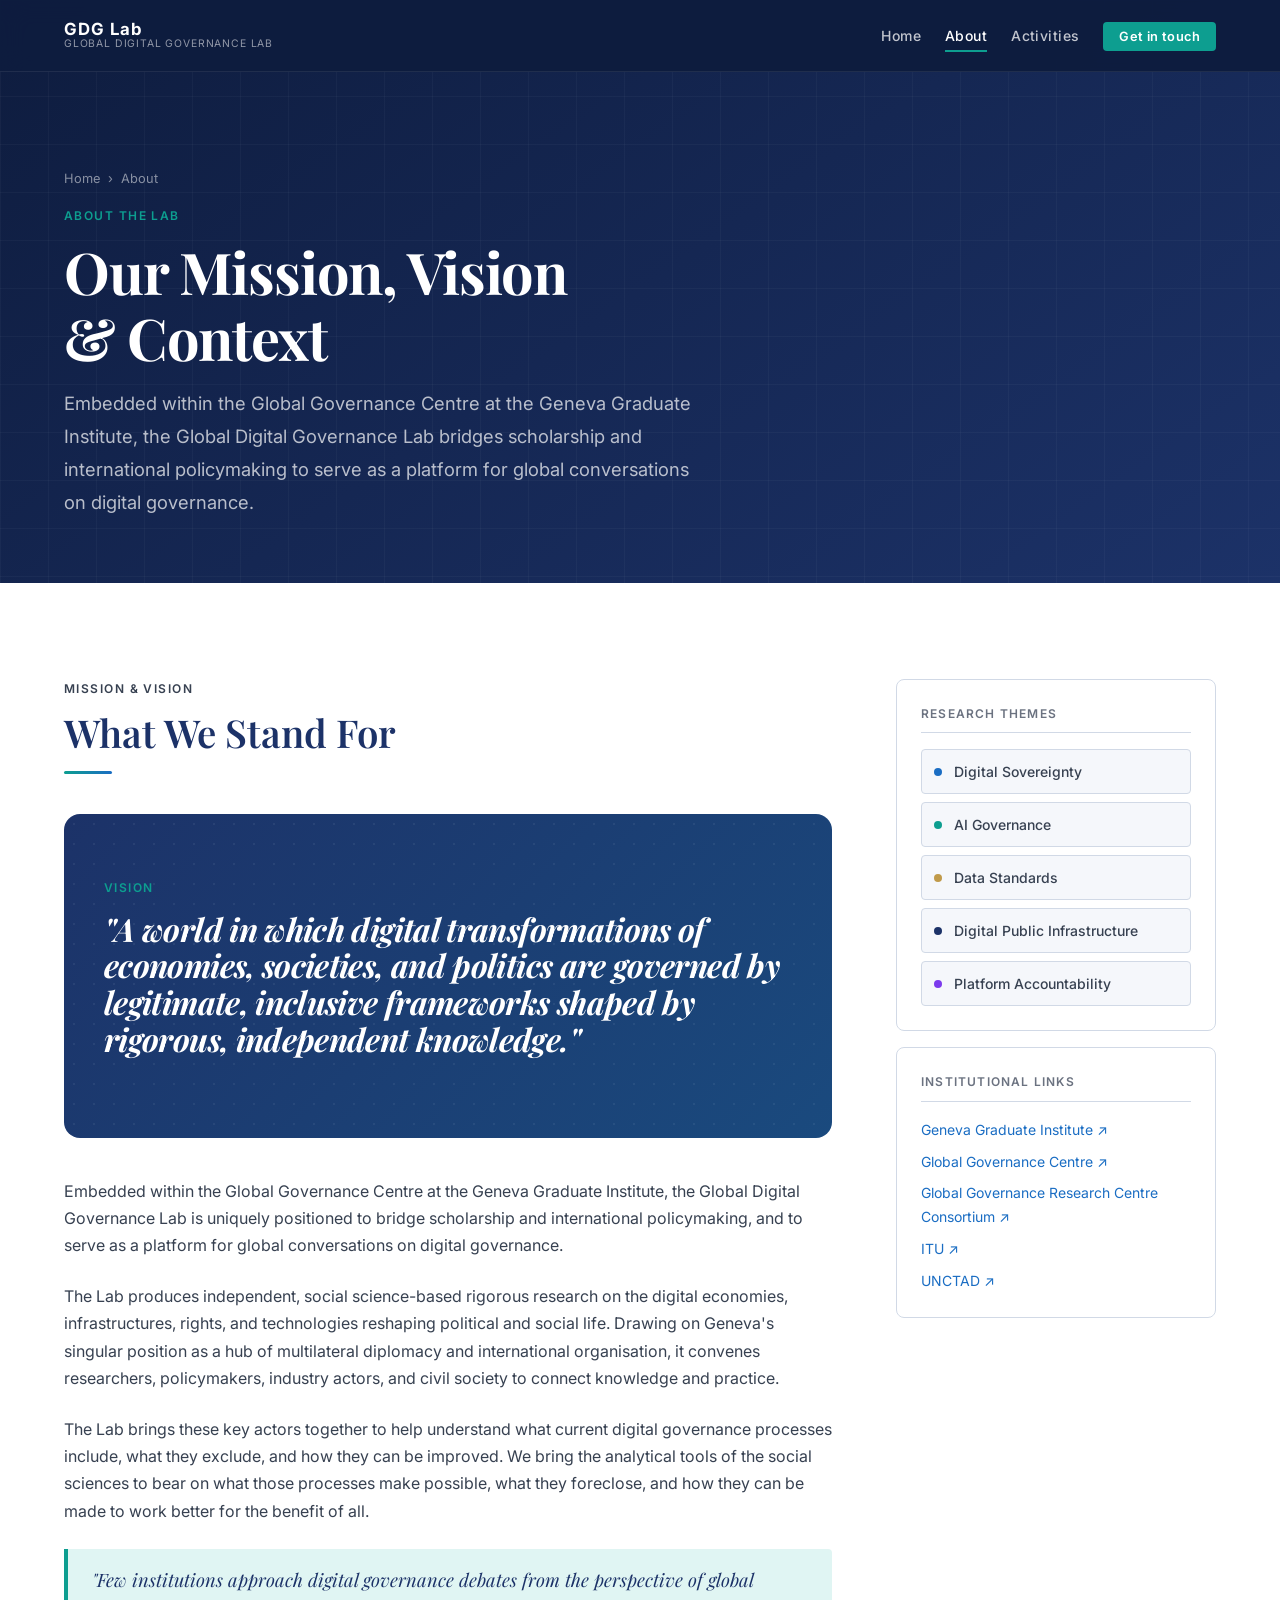
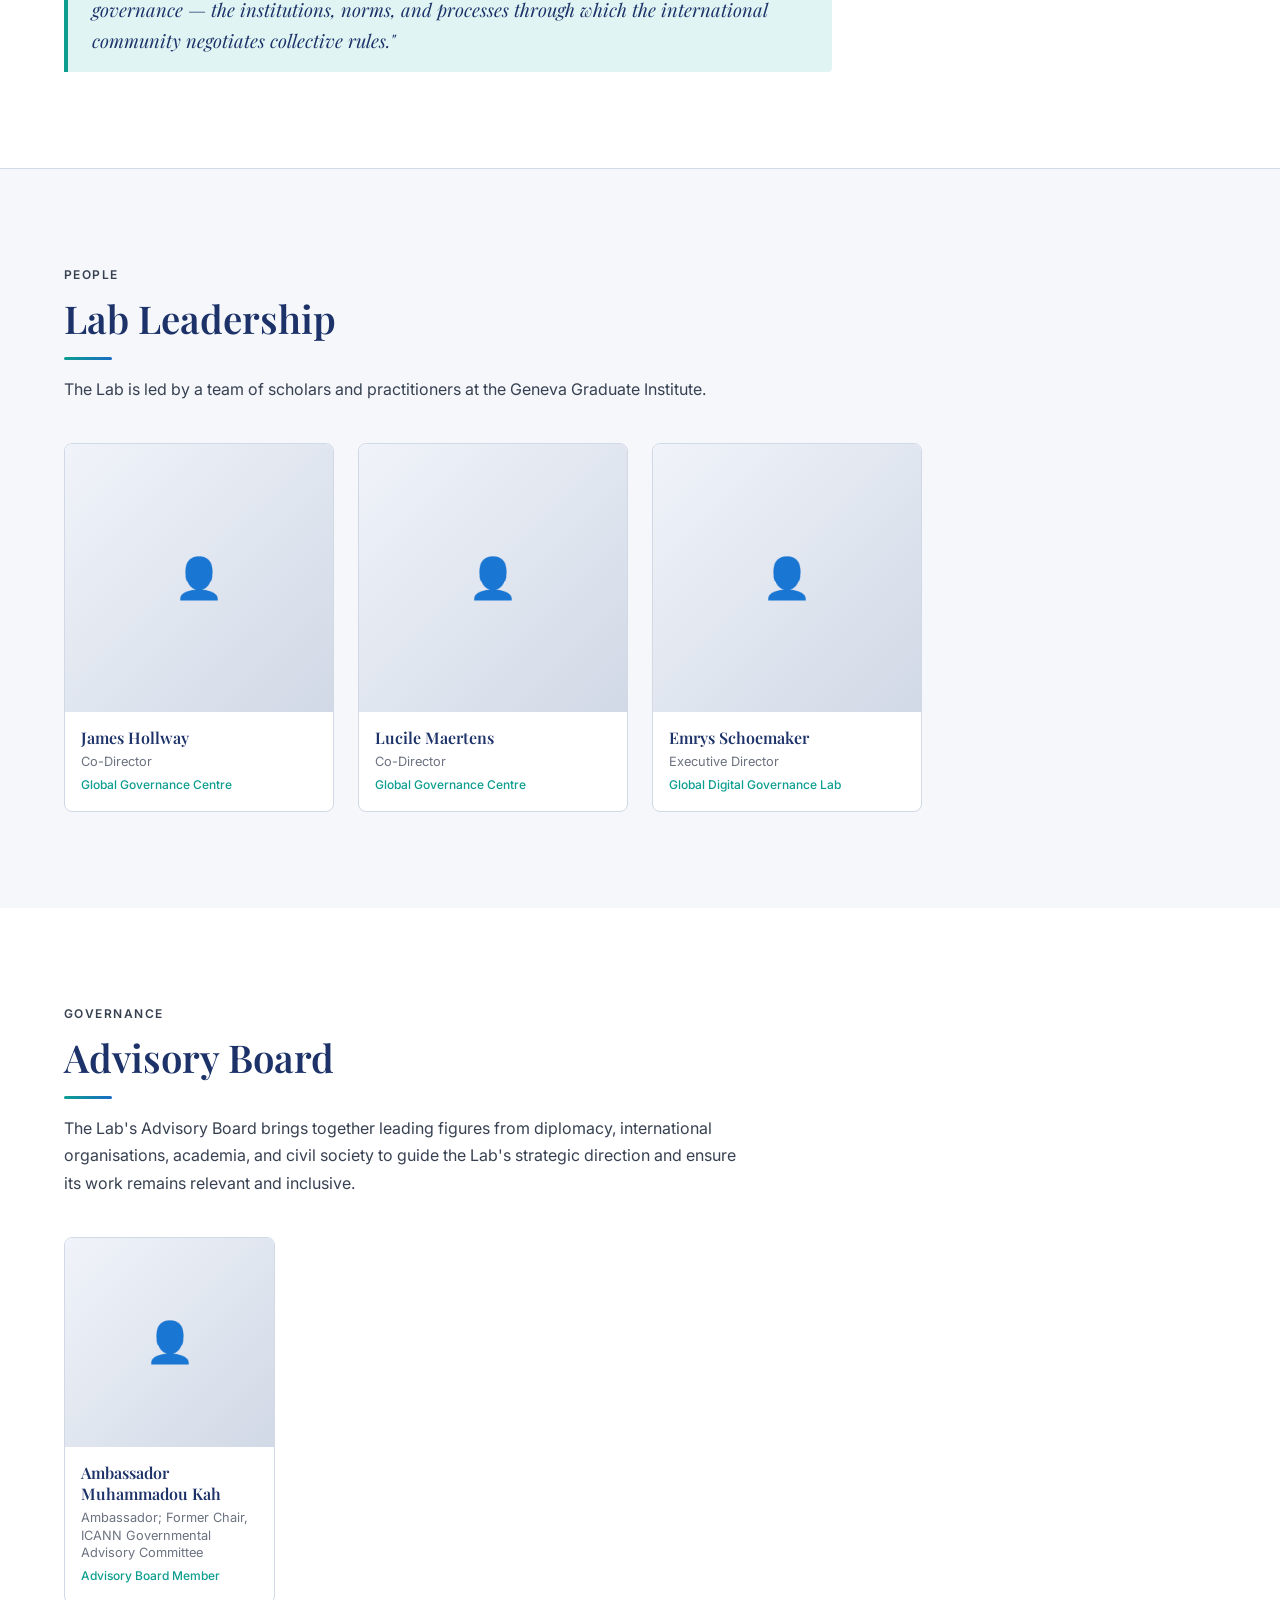
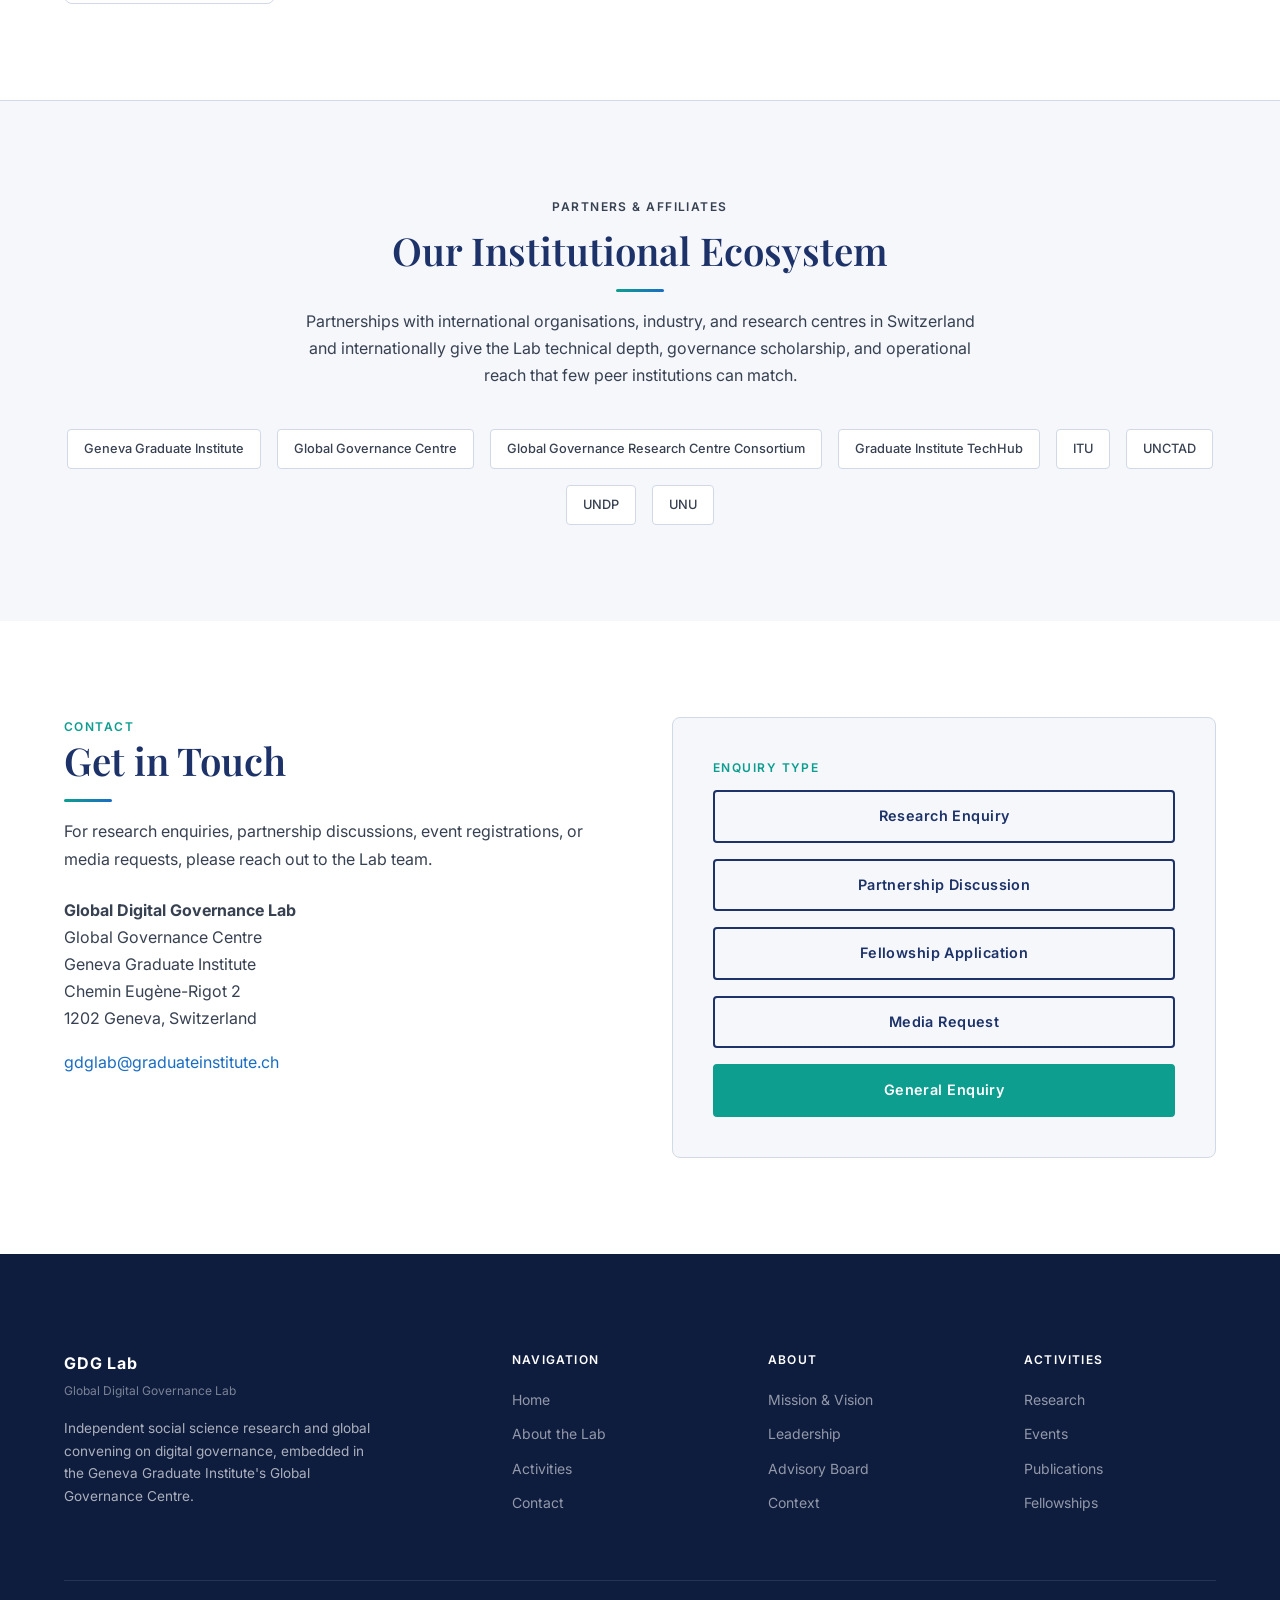
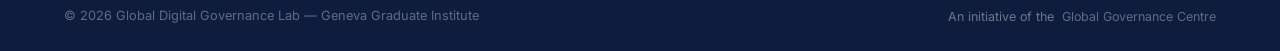
==== commit 3f608eae: "Trimmed about and used only confirmed members" ====
--- a/about.html
+++ b/about.html
@@ -88,7 +88,7 @@
           </p>
 
           <p style="color: var(--text-mid); margin-bottom: var(--space-md);">
-            The Lab brings these key actors together to help them understand what current digital
+            The Lab brings these key actors together to help understand what current digital
             governance processes include, what they exclude, and how they can be improved. We
             bring the analytical tools of the social sciences to bear on what those processes
             make possible, what they foreclose, and how they can be made to work better for the
@@ -119,7 +119,7 @@
               </div>
               <div class="theme-item">
                 <span class="theme-dot" style="background: var(--gold);"></span>
-                Data Flows &amp; Standards
+                Data Standards
               </div>
               <div class="theme-item">
                 <span class="theme-dot" style="background: var(--navy);"></span>
@@ -128,10 +128,6 @@
               <div class="theme-item">
                 <span class="theme-dot" style="background: #7C3AED;"></span>
                 Platform Accountability
-              </div>
-              <div class="theme-item">
-                <span class="theme-dot" style="background: #BE185D;"></span>
-                Political Economy of Standards
               </div>
             </div>
           </div>
@@ -145,6 +141,9 @@
               <a href="https://www.graduateinstitute.ch/research-centres/global-governance-centre" target="_blank" rel="noopener noreferrer" style="color: var(--blue);">
                 Global Governance Centre ↗
               </a>
+              <a href="https://www.ggrcc.org" target="_blank" rel="noopener noreferrer" style="color: var(--blue);">
+                Global Governance Research Centre Consortium ↗
+              </a>
               <a href="https://www.itu.int" target="_blank" rel="noopener noreferrer" style="color: var(--blue);">
                 ITU ↗
               </a>
@@ -155,128 +154,6 @@
           </div>
         </aside>
 
-      </div>
-    </div>
-  </section>
-
-  <!-- ═══ Context: Challenge & Gap ════════════════════════════ -->
-  <section id="context" class="section" style="background: var(--off-white); border-top: 1px solid var(--border);" aria-labelledby="context-heading">
-    <div class="container">
-      <div class="section-header">
-        <p class="eyebrow">Context</p>
-        <h2 class="section-title" id="context-heading">The Challenge &amp; The Gap</h2>
-        <div class="divider"></div>
-        <p>Understanding why an independent, Geneva-based digital governance lab is needed now.</p>
-      </div>
-
-      <div class="grid-2">
-        <div class="challenge-card" data-reveal>
-          <h3 class="card-title">The Challenge</h3>
-          <p>
-            The governance of digital technologies has become one of the defining challenges of
-            international order. Digital technologies, infrastructure, and data standards are
-            reshaping economies, rights, and political relations faster than the frameworks meant
-            to govern them can adapt.
-          </p>
-          <p style="margin-top: 0.75rem;">
-            Geopolitical competition is increasingly mediated through digital infrastructure,
-            platforms, and standards, fragmenting what was once imagined as a unified global
-            digital space into competing regulatory spheres and technological blocs. The costs of
-            that fragmentation fall disproportionately on those with least voice in the decisions
-            driving it.
-          </p>
-        </div>
-
-        <div class="challenge-card teal" data-reveal>
-          <h3 class="card-title">The Gap</h3>
-          <p>
-            Current digital governance debates are fragmented, highly technical, and dominated by
-            a small number of powerful states, companies, and regulatory blocs. Many of the actors
-            most affected by digital transformation — particularly from the Global South — remain
-            underrepresented in the venues where the rules are set.
-          </p>
-          <p style="margin-top: 0.75rem;">
-            While many research centres develop digital technologies, and others engage with
-            domestic regulatory questions, few approach these debates from the perspective of
-            global governance. Fewer still do so as independent social science research in close
-            proximity to the multilateral system.
-          </p>
-        </div>
-      </div>
-    </div>
-  </section>
-
-  <!-- ═══ Why Now ═══════════════════════════════════════════════ -->
-  <section id="why-now" class="section" aria-labelledby="whynow-heading">
-    <div class="container">
-      <div class="grid-2" style="align-items: center; gap: var(--space-xl);">
-        <div data-reveal>
-          <p class="eyebrow">The Opportunity</p>
-          <h2 class="section-title" id="whynow-heading">Why Geneva.<br>Why Now.</h2>
-          <div class="divider"></div>
-          <p style="color: var(--text-mid); margin-bottom: var(--space-sm);">
-            Geneva is one of the cities where the rules of global digital governance are being
-            negotiated. The ITU, UNCTAD, UNDP, the Human Rights Council, the Geneva liaison of
-            the UN Office for Digital and Emerging Technologies, and a dense network of standards
-            bodies and diplomatic missions all sit within walking distance of one another.
-          </p>
-          <p style="color: var(--text-mid); margin-bottom: var(--space-sm);">
-            The WSIS+20 review and the implementation of the Global Digital Compact will reshape
-            the multilateral digital order over the coming years, and Geneva is one of the places
-            where that work is being done.
-          </p>
-          <p style="color: var(--text-mid);">
-            Independent, rigorous, and inclusive research undertaken now can shape the frameworks
-            that will govern digital transformation for decades to come.
-          </p>
-        </div>
-
-        <div data-reveal>
-          <div style="display: flex; flex-direction: column; gap: var(--space-sm);">
-            <details class="faq-item">
-              <summary>WSIS+20 Review Process</summary>
-              <div class="details-body">
-                The World Summit on the Information Society (WSIS) +20 review is a once-in-a-decade
-                opportunity to reshape the multilateral frameworks governing digital technologies.
-                Geneva hosts many of the key negotiations.
-              </div>
-            </details>
-            <details class="faq-item">
-              <summary>Global Digital Compact</summary>
-              <div class="details-body">
-                The GDC, adopted at the UN Summit of the Future in September 2024, establishes new
-                frameworks for data governance, AI, and digital cooperation. Its implementation
-                involves ongoing negotiations centred in Geneva.
-              </div>
-            </details>
-            <details class="faq-item">
-              <summary>UN Office for Digital &amp; Emerging Technologies</summary>
-              <div class="details-body">
-                The newly established UN Office for Digital and Emerging Technologies has a Geneva
-                liaison, placing it at the heart of the multilateral digital governance ecosystem
-                where the Lab operates.
-              </div>
-            </details>
-            <details class="faq-item">
-              <summary>AI Governance Frameworks</summary>
-              <div class="details-body">
-                Multiple simultaneous negotiations — at the ITU, within UNCTAD, and through ad hoc
-                processes — are producing AI governance frameworks. The Lab is positioned to offer
-                independent analysis and convene key actors in these debates.
-              </div>
-            </details>
-            <details class="faq-item">
-              <summary>Why the Graduate Institute</summary>
-              <div class="details-body">
-                The Geneva Graduate Institute combines academic credibility, methodological
-                independence, and a multidisciplinary faculty already producing leading research
-                on digital sovereignty, infrastructure, and rights. Its track record hosting the
-                Global Health Centre — a reference point in its field — provides a model for the
-                GDG Lab.
-              </div>
-            </details>
-          </div>
-        </div>
       </div>
     </div>
   </section>
@@ -297,9 +174,9 @@
         <div class="person-card" data-reveal>
           <div class="person-portrait-placeholder" aria-label="Portrait placeholder">👤</div>
           <div class="person-info">
-            <div class="person-name">Director</div>
-            <div class="person-role">Lab Director</div>
-            <div class="person-org">Geneva Graduate Institute</div>
+            <div class="person-name">James Hollway</div>
+            <div class="person-role">Co-Director</div>
+            <div class="person-org">Global Governance Centre</div>
           </div>
         </div>
 
@@ -307,9 +184,9 @@
         <div class="person-card" data-reveal>
           <div class="person-portrait-placeholder" aria-label="Portrait placeholder">👤</div>
           <div class="person-info">
-            <div class="person-name">Deputy Director</div>
-            <div class="person-role">Deputy Director, Research</div>
-            <div class="person-org">Geneva Graduate Institute</div>
+            <div class="person-name">Lucile Maertens</div>
+            <div class="person-role">Co-Director</div>
+            <div class="person-org">Global Governance Centre</div>
           </div>
         </div>
 
@@ -317,19 +194,9 @@
         <div class="person-card" data-reveal>
           <div class="person-portrait-placeholder" aria-label="Portrait placeholder">👤</div>
           <div class="person-info">
-            <div class="person-name">Programme Manager</div>
-            <div class="person-role">Head of Policy Engagement</div>
-            <div class="person-org">Global Governance Centre</div>
-          </div>
-        </div>
-
-        <!-- Leadership placeholder 4 -->
-        <div class="person-card" data-reveal>
-          <div class="person-portrait-placeholder" aria-label="Portrait placeholder">👤</div>
-          <div class="person-info">
-            <div class="person-name">Research Lead</div>
-            <div class="person-role">Senior Researcher, AI Governance</div>
-            <div class="person-org">Geneva Graduate Institute</div>
+            <div class="person-name">Emrys Schoemaker</div>
+            <div class="person-role">Executive Director</div>
+            <div class="person-org">Global Digital Governance Lab</div>
           </div>
         </div>
 
@@ -363,56 +230,6 @@
           </div>
         </div>
 
-        <!-- Placeholder board member 2 -->
-        <div class="person-card" data-reveal>
-          <div class="person-portrait-placeholder" aria-label="Portrait placeholder">👤</div>
-          <div class="person-info">
-            <div class="person-name">Board Member</div>
-            <div class="person-role">Senior Official, International Organisation</div>
-            <div class="person-org">Advisory Board Member</div>
-          </div>
-        </div>
-
-        <!-- Placeholder board member 3 -->
-        <div class="person-card" data-reveal>
-          <div class="person-portrait-placeholder" aria-label="Portrait placeholder">👤</div>
-          <div class="person-info">
-            <div class="person-name">Board Member</div>
-            <div class="person-role">Professor, Digital Policy</div>
-            <div class="person-org">Advisory Board Member</div>
-          </div>
-        </div>
-
-        <!-- Placeholder board member 4 -->
-        <div class="person-card" data-reveal>
-          <div class="person-portrait-placeholder" aria-label="Portrait placeholder">👤</div>
-          <div class="person-info">
-            <div class="person-name">Board Member</div>
-            <div class="person-role">Civil Society Representative</div>
-            <div class="person-org">Advisory Board Member</div>
-          </div>
-        </div>
-
-        <!-- Placeholder board member 5 -->
-        <div class="person-card" data-reveal>
-          <div class="person-portrait-placeholder" aria-label="Portrait placeholder">👤</div>
-          <div class="person-info">
-            <div class="person-name">Board Member</div>
-            <div class="person-role">Industry Representative</div>
-            <div class="person-org">Advisory Board Member</div>
-          </div>
-        </div>
-
-        <!-- Placeholder board member 6 -->
-        <div class="person-card" data-reveal>
-          <div class="person-portrait-placeholder" aria-label="Portrait placeholder">👤</div>
-          <div class="person-info">
-            <div class="person-name">Board Member</div>
-            <div class="person-role">Government Representative, Global South</div>
-            <div class="person-org">Advisory Board Member</div>
-          </div>
-        </div>
-
       </div>
     </div>
   </section>
@@ -434,14 +251,12 @@
       <div style="display: flex; flex-wrap: wrap; gap: var(--space-sm); justify-content: center; margin-top: var(--space-lg);">
         <div class="org-badge">Geneva Graduate Institute</div>
         <div class="org-badge">Global Governance Centre</div>
-        <div class="org-badge">GI TechHub</div>
+        <div class="org-badge">Global Governance Research Centre Consortium</div>
+        <div class="org-badge">Graduate Institute TechHub</div>
         <div class="org-badge">ITU</div>
         <div class="org-badge">UNCTAD</div>
         <div class="org-badge">UNDP</div>
-        <div class="org-badge">Human Rights Council</div>
-        <div class="org-badge">UN ODET</div>
-        <div class="org-badge">Partner Organisation (TBC)</div>
-        <div class="org-badge">Partner Organisation (TBC)</div>
+        <div class="org-badge">UNU</div>
       </div>
     </div>
   </section>
@@ -477,7 +292,7 @@
           <div style="display: flex; flex-direction: column; gap: var(--space-sm);">
             <a href="mailto:gdglab@graduateinstitute.ch?subject=Research+Enquiry" class="btn btn-outline-navy" style="justify-content: center;">Research Enquiry</a>
             <a href="mailto:gdglab@graduateinstitute.ch?subject=Partnership+Discussion" class="btn btn-outline-navy" style="justify-content: center;">Partnership Discussion</a>
-            <a href="mailto:gdglab@graduateinstitute.ch?subject=Fellowship+Application" class="btn btn-outline-navy" style="justify-content: center;">Fellowship Application</a>
+            <a href="https://www.graduateinstitute.ch/visiting" class="btn btn-outline-navy" style="justify-content: center;">Fellowship Application</a>
             <a href="mailto:gdglab@graduateinstitute.ch?subject=Media+Request" class="btn btn-outline-navy" style="justify-content: center;">Media Request</a>
             <a href="mailto:gdglab@graduateinstitute.ch?subject=General+Enquiry" class="btn btn-primary" style="justify-content: center;">General Enquiry</a>
           </div>
@@ -531,7 +346,7 @@
       </div>
 
       <div class="footer-bottom">
-        <span>© 2025 Global Digital Governance Lab — Geneva Graduate Institute</span>
+        <span>© 2026 Global Digital Governance Lab — Geneva Graduate Institute</span>
         <span class="footer-gg-badge">
           An initiative of the
           <a href="https://www.graduateinstitute.ch" target="_blank" rel="noopener noreferrer">
--- a/css/style.css
+++ b/css/style.css
@@ -826,8 +826,6 @@
   line-height: 1;
 }
 
-.event-info {}
-
 .event-title {
   font-weight: 600;
   font-size: 0.95rem;
@@ -999,8 +997,6 @@
   padding-bottom: var(--space-xl);
   border-bottom: 1px solid rgba(255,255,255,0.1);
 }
-
-.footer-brand {}
 
 .footer-brand-name {
   font-family: var(--font-sans);
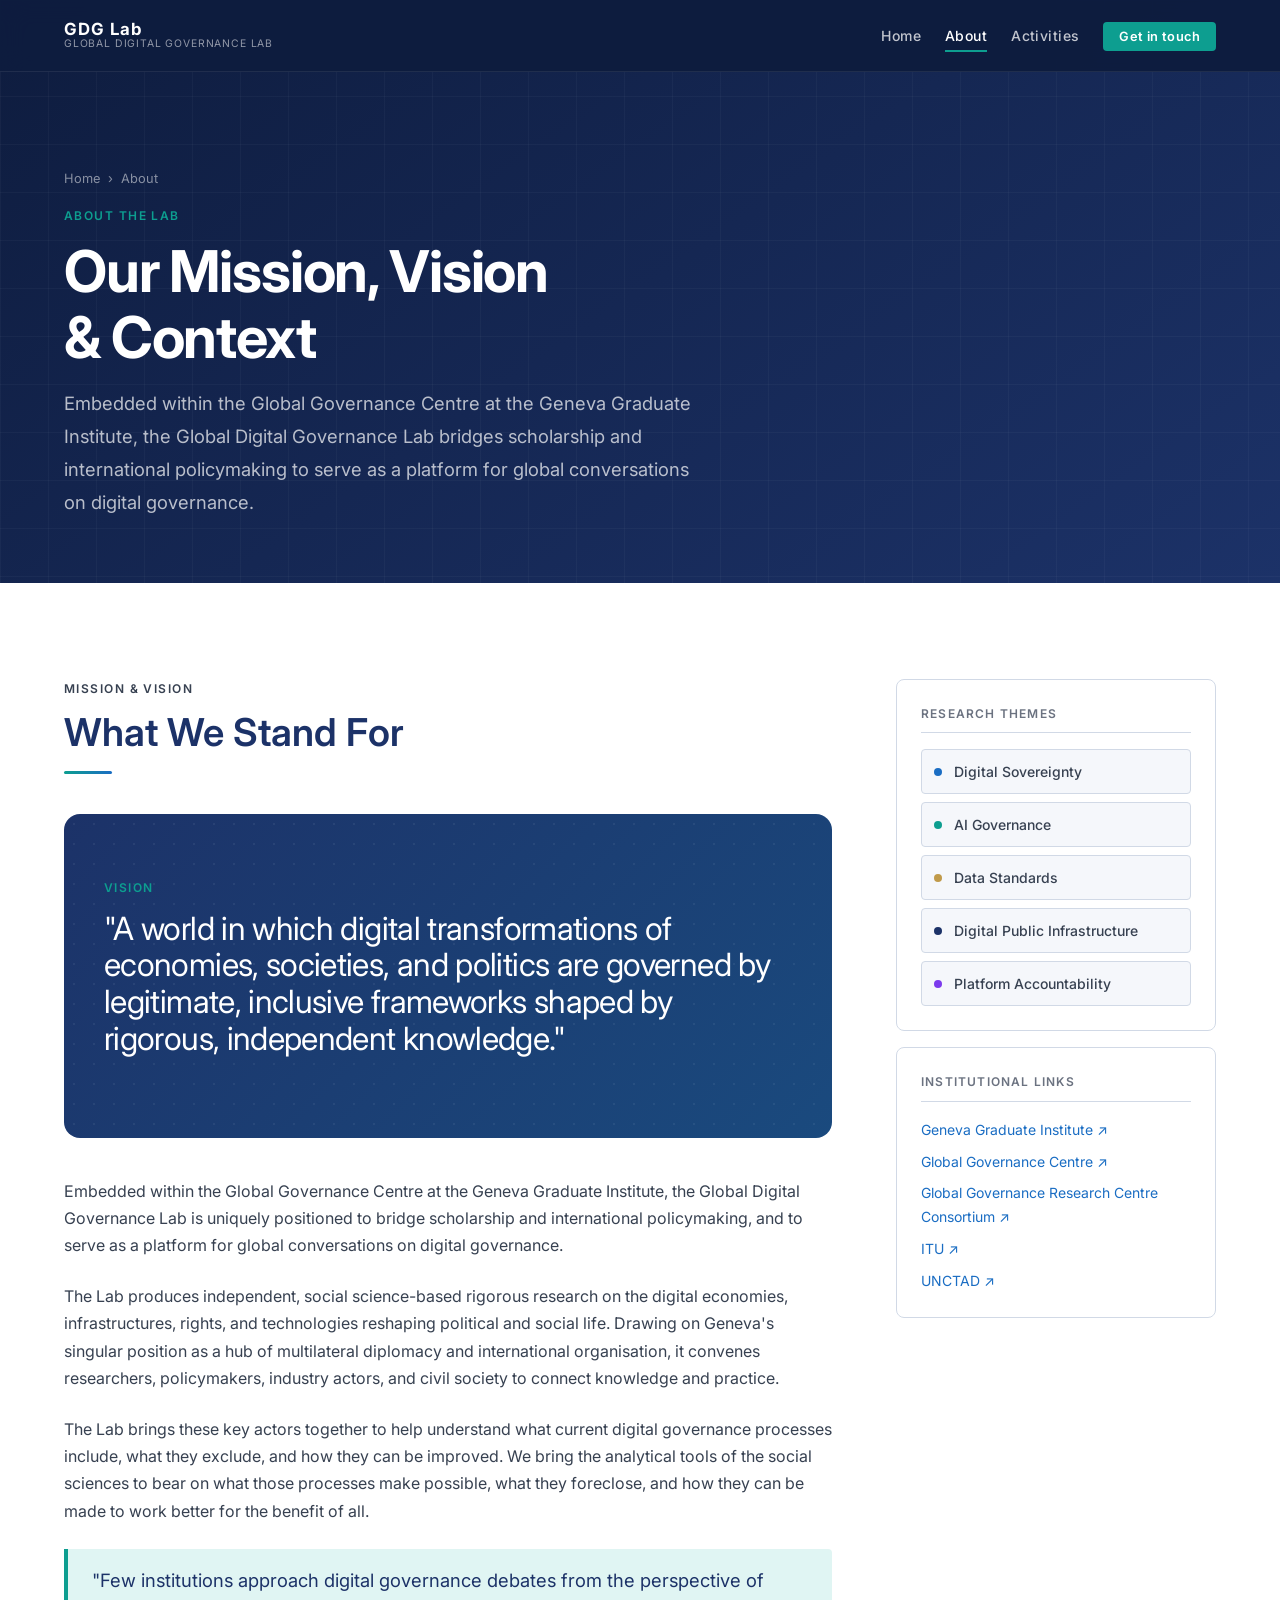
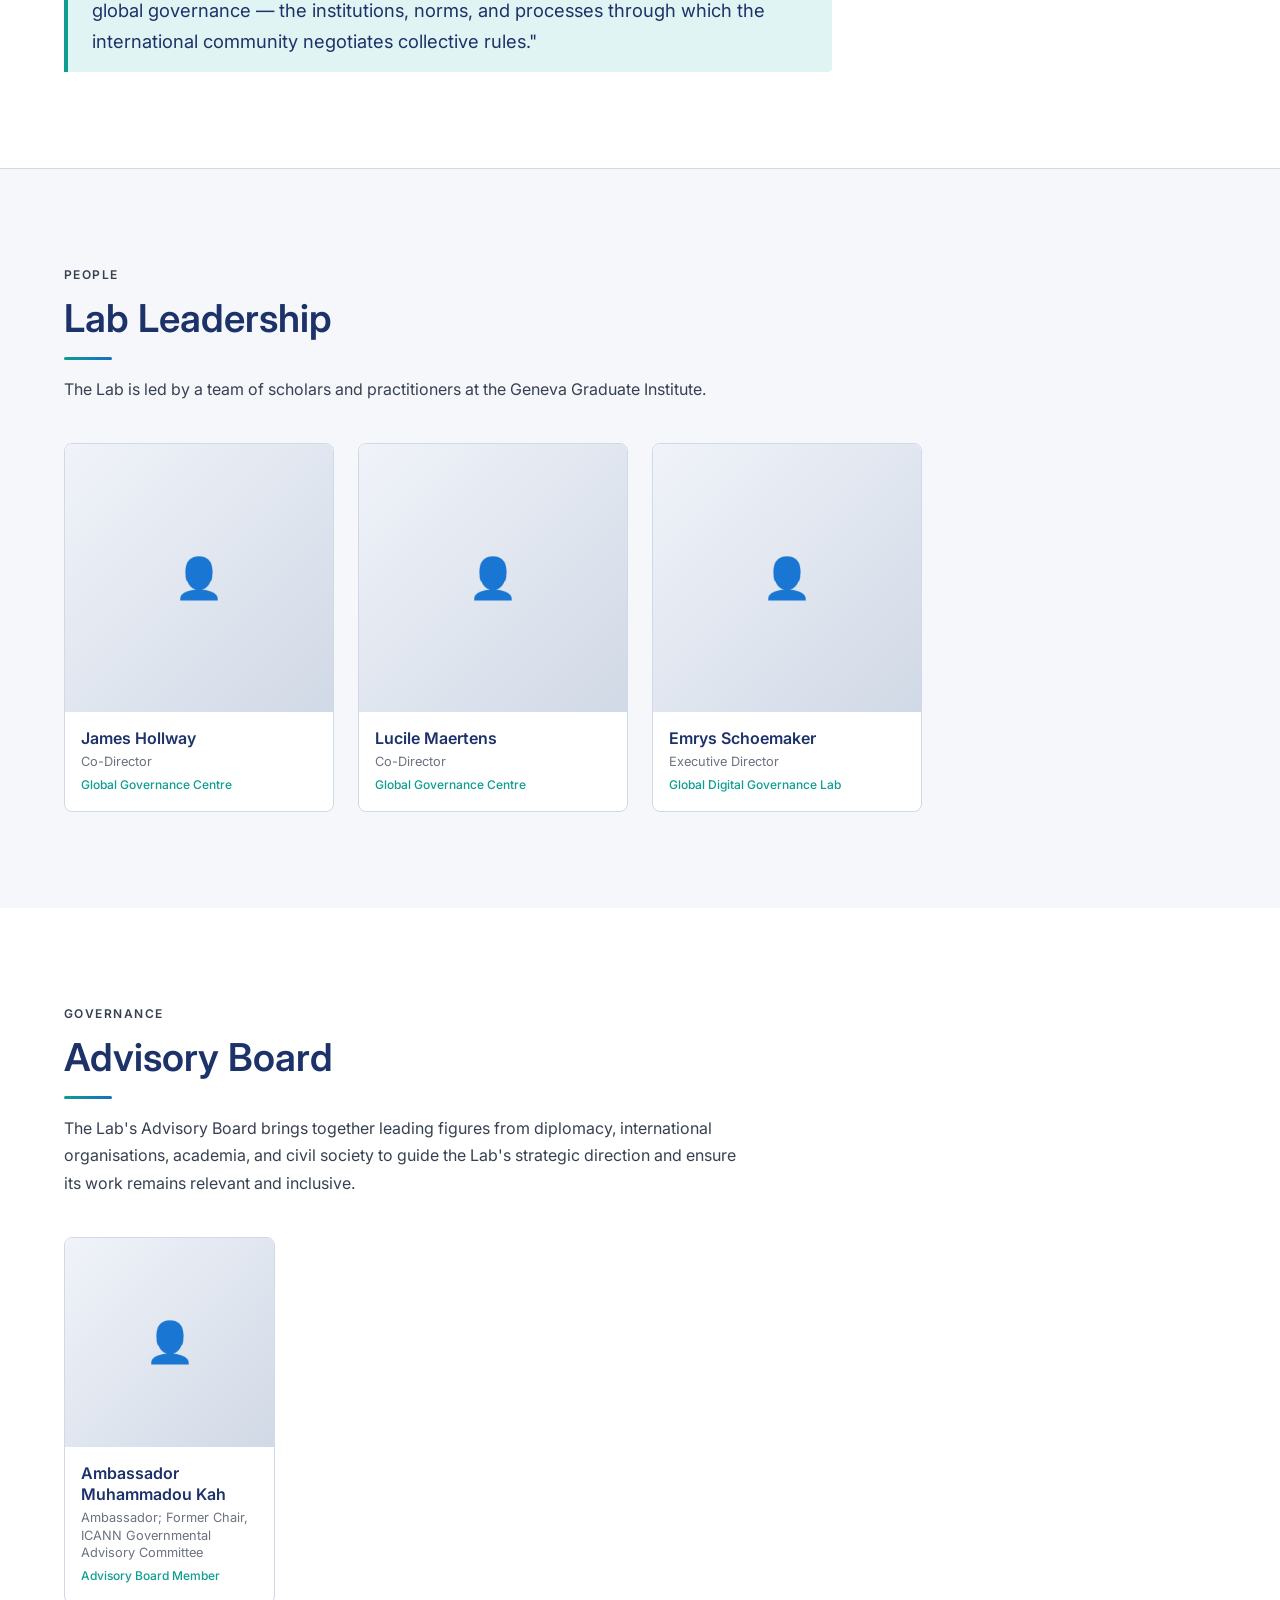
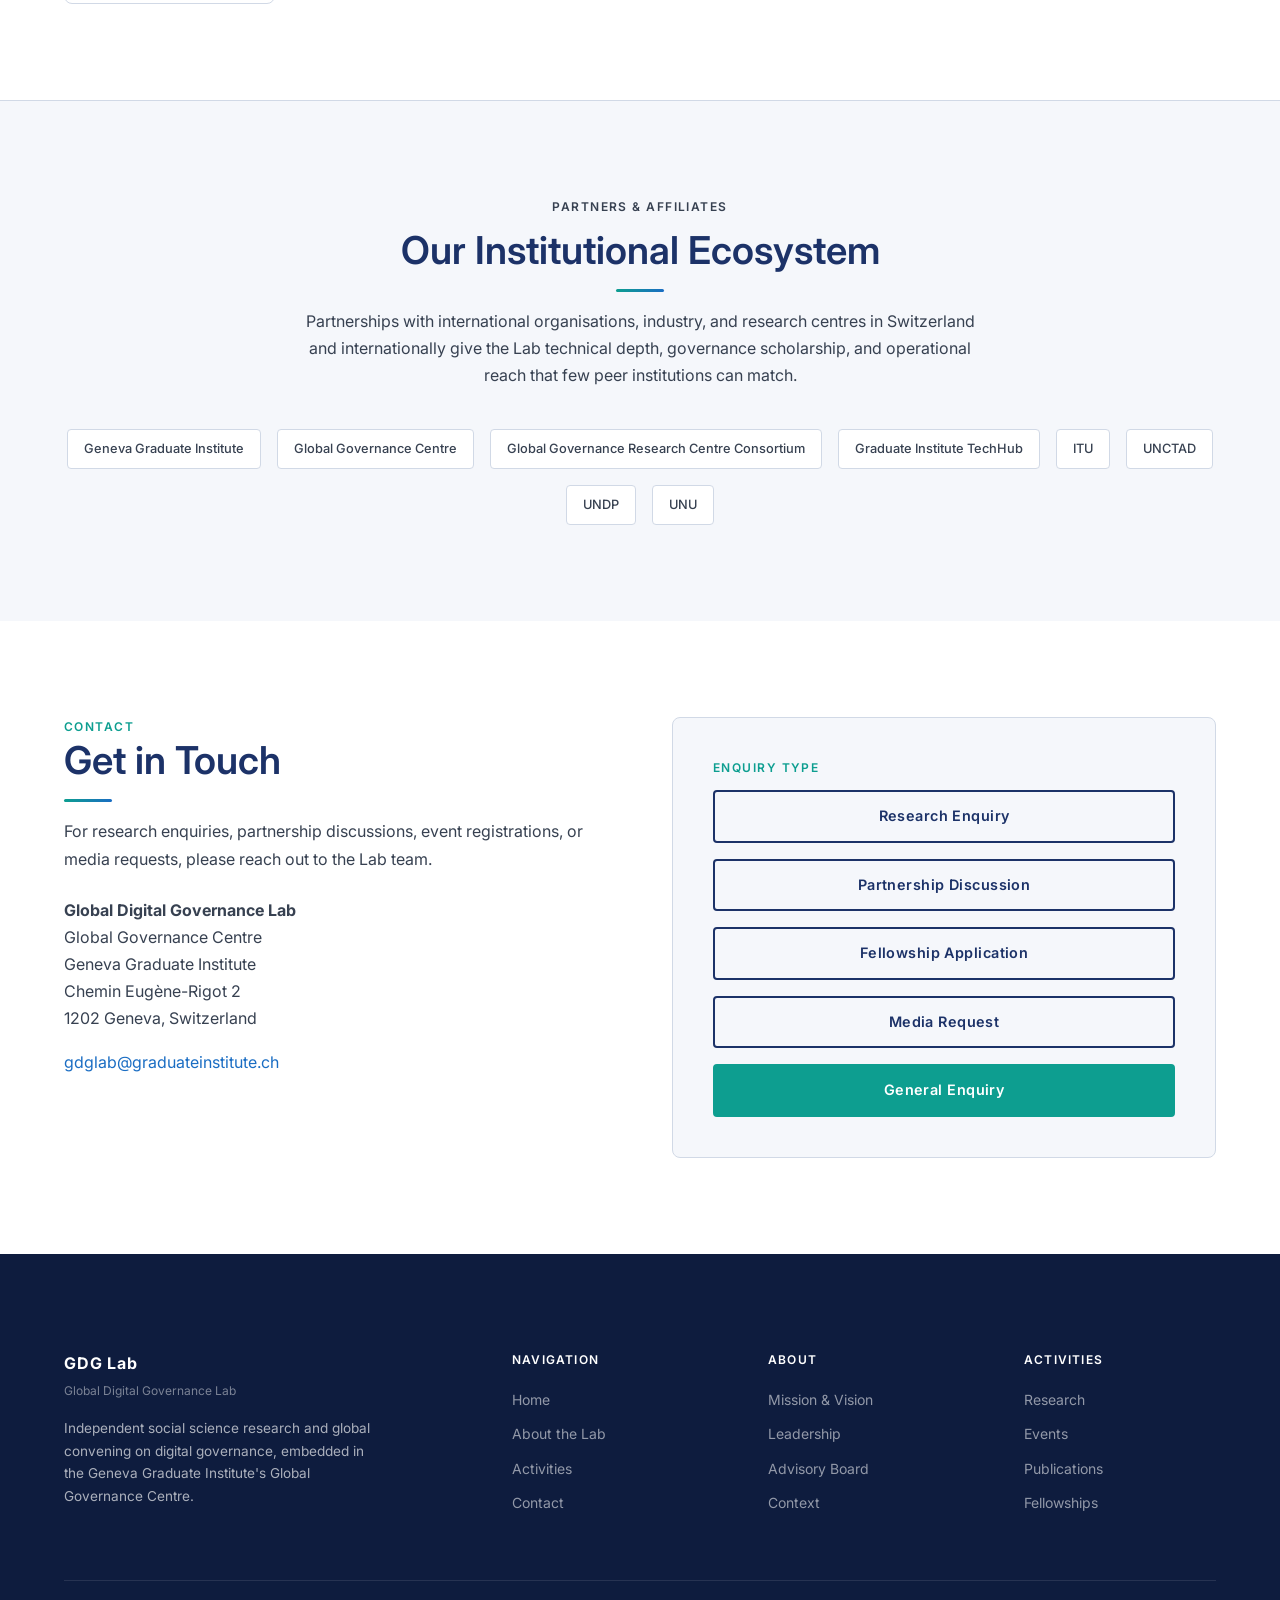
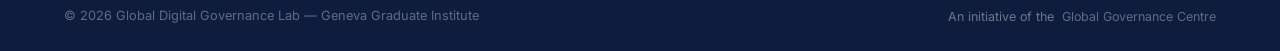
==== commit f9f41ac6: "Fixed GGC link" ====
--- a/about.html
+++ b/about.html
@@ -138,7 +138,7 @@
               <a href="https://www.graduateinstitute.ch" target="_blank" rel="noopener noreferrer" style="color: var(--blue);">
                 Geneva Graduate Institute ↗
               </a>
-              <a href="https://www.graduateinstitute.ch/research-centres/global-governance-centre" target="_blank" rel="noopener noreferrer" style="color: var(--blue);">
+              <a href="https://www.graduateinstitute.ch/globalgovernance" target="_blank" rel="noopener noreferrer" style="color: var(--blue);">
                 Global Governance Centre ↗
               </a>
               <a href="https://www.ggrcc.org" target="_blank" rel="noopener noreferrer" style="color: var(--blue);">
--- a/css/style.css
+++ b/css/style.css
@@ -31,7 +31,7 @@
   --shadow-lg:   0 8px 32px rgba(28, 50, 104, 0.16);
 
   /* Typography */
-  --font-serif:  'Playfair Display', Georgia, serif;
+  --font-serif:  'Inter', system-ui, -apple-system, sans-serif; @import url('https://fonts.googleapis.com/css2?family=Fraunces:ital,wght@0,400;0,600;0,700;1,400&family=Inter:wght@300;400;500;600;700&display=swap');
   --font-sans:   'Inter', system-ui, -apple-system, sans-serif;
 
   /* Spacing scale */
@@ -546,8 +546,10 @@
 }
 
 .statement-block .display-title {
+  font-family: var(--font-sans);   /* was inherited Playfair */
+  font-weight: 400;               /* add weight back, since sans at 400 looks thin large */
+  font-style: normal;            /* was italic — this is half the antique feel */
   color: var(--white);
-  font-style: italic;
   font-size: clamp(1.4rem, 2.8vw, 2rem);
   margin-bottom: var(--space-sm);
   position: relative;
@@ -902,7 +904,7 @@
 .pull-quote p {
   font-family: var(--font-serif);
   font-size: 1.15rem;
-  font-style: italic;
+  font-style: normal;
   color: var(--navy);
   line-height: 1.65;
 }
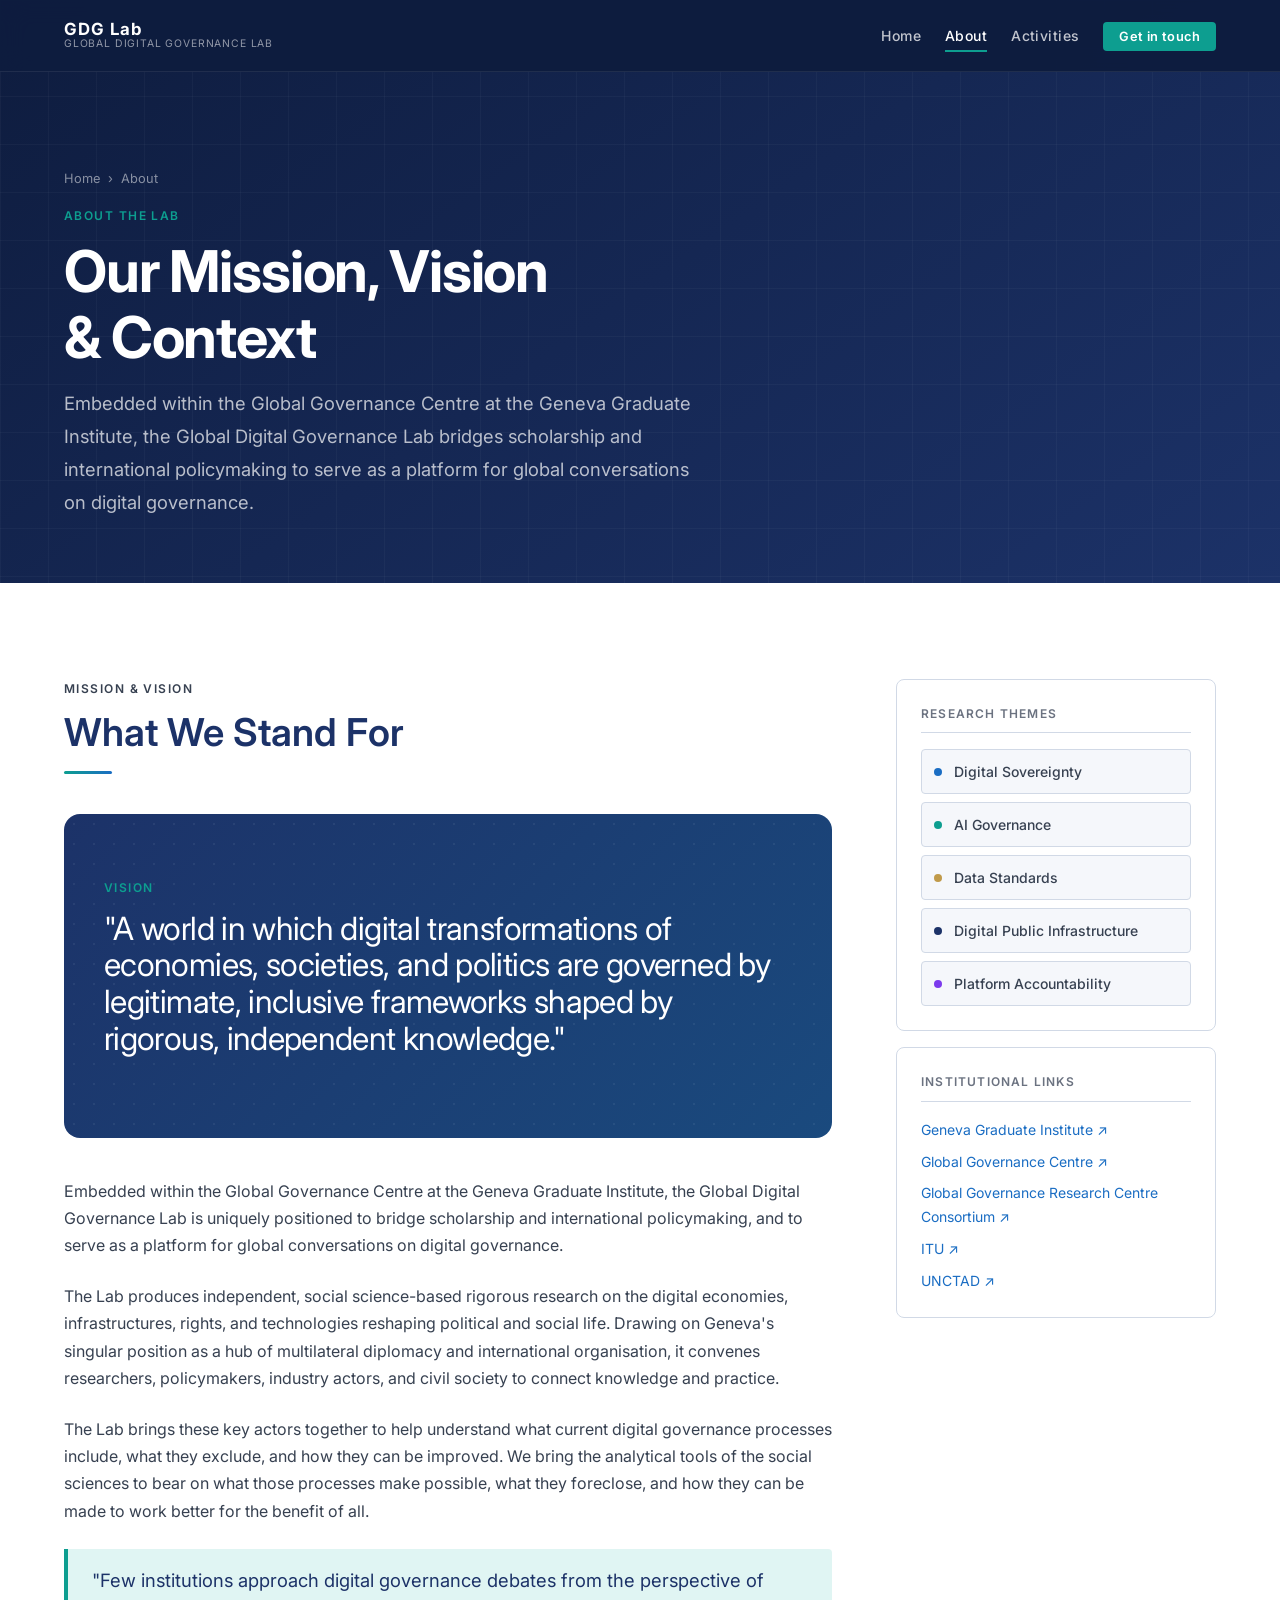
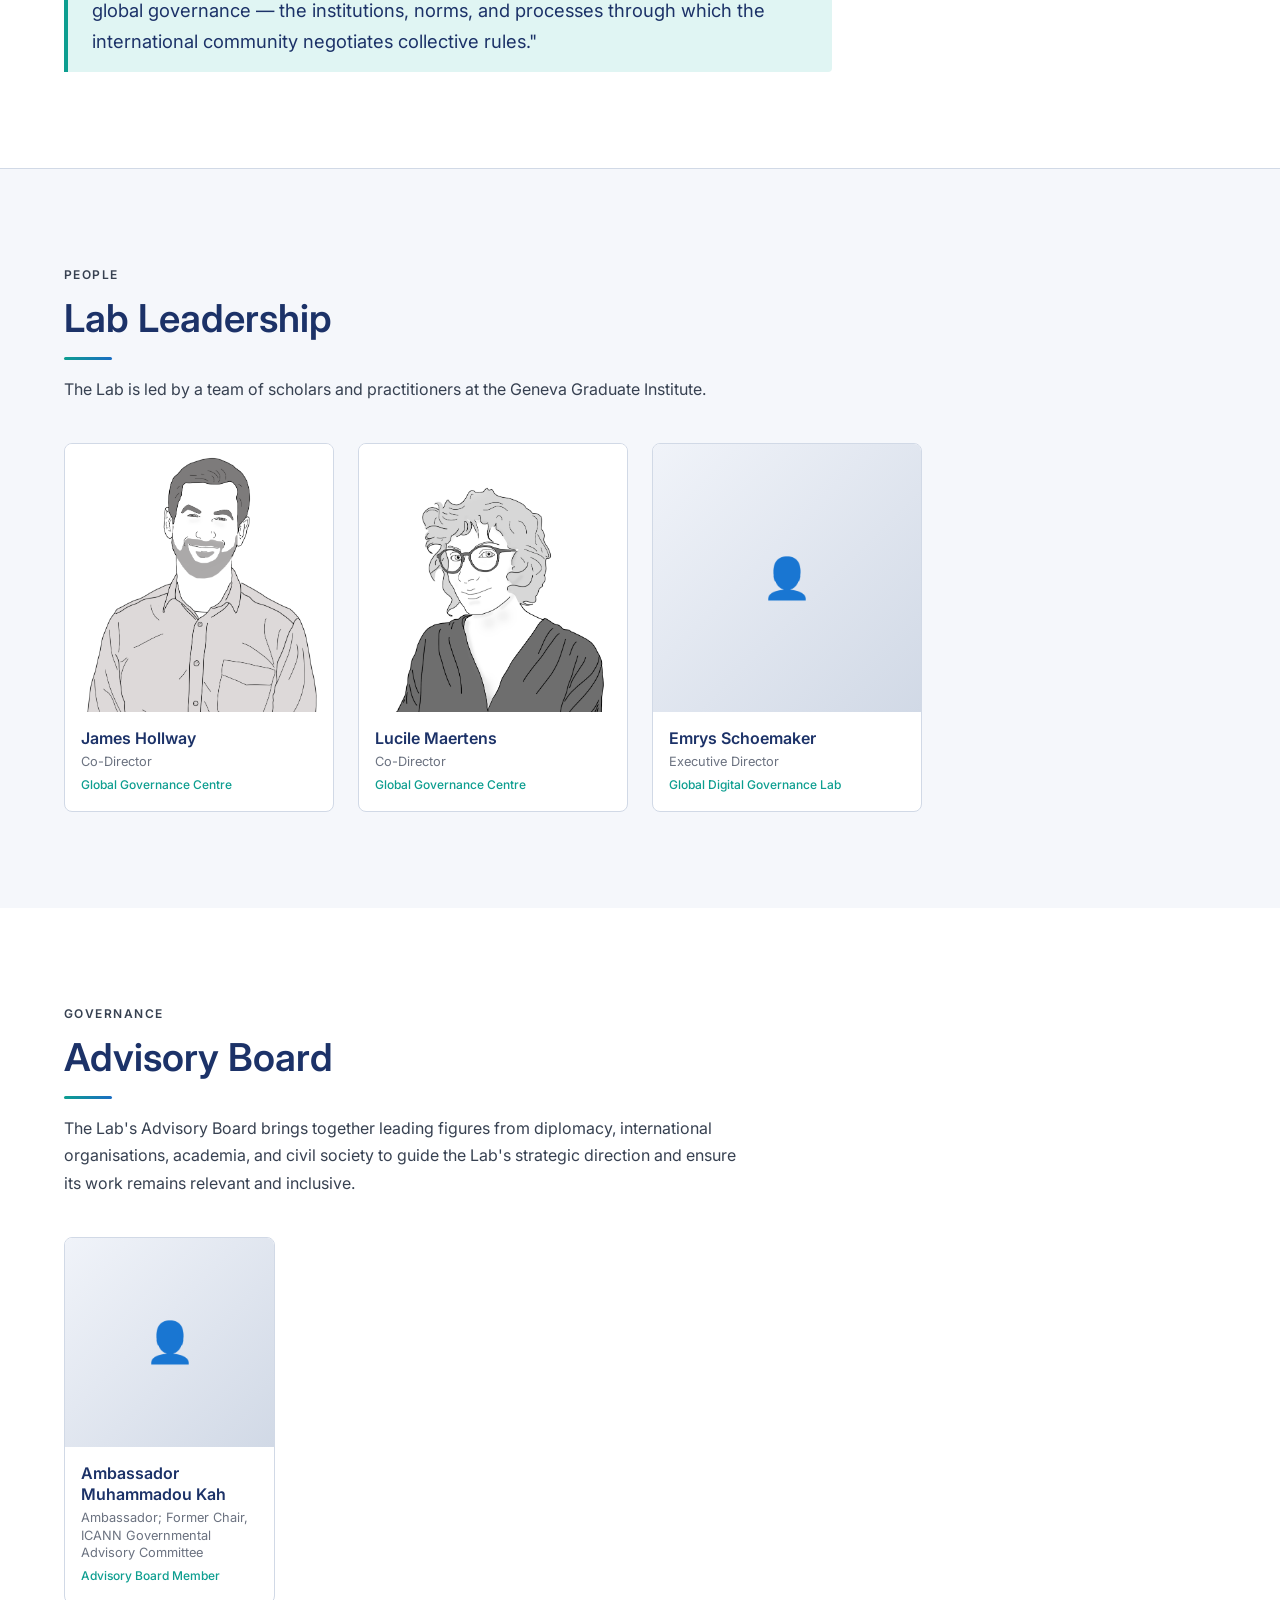
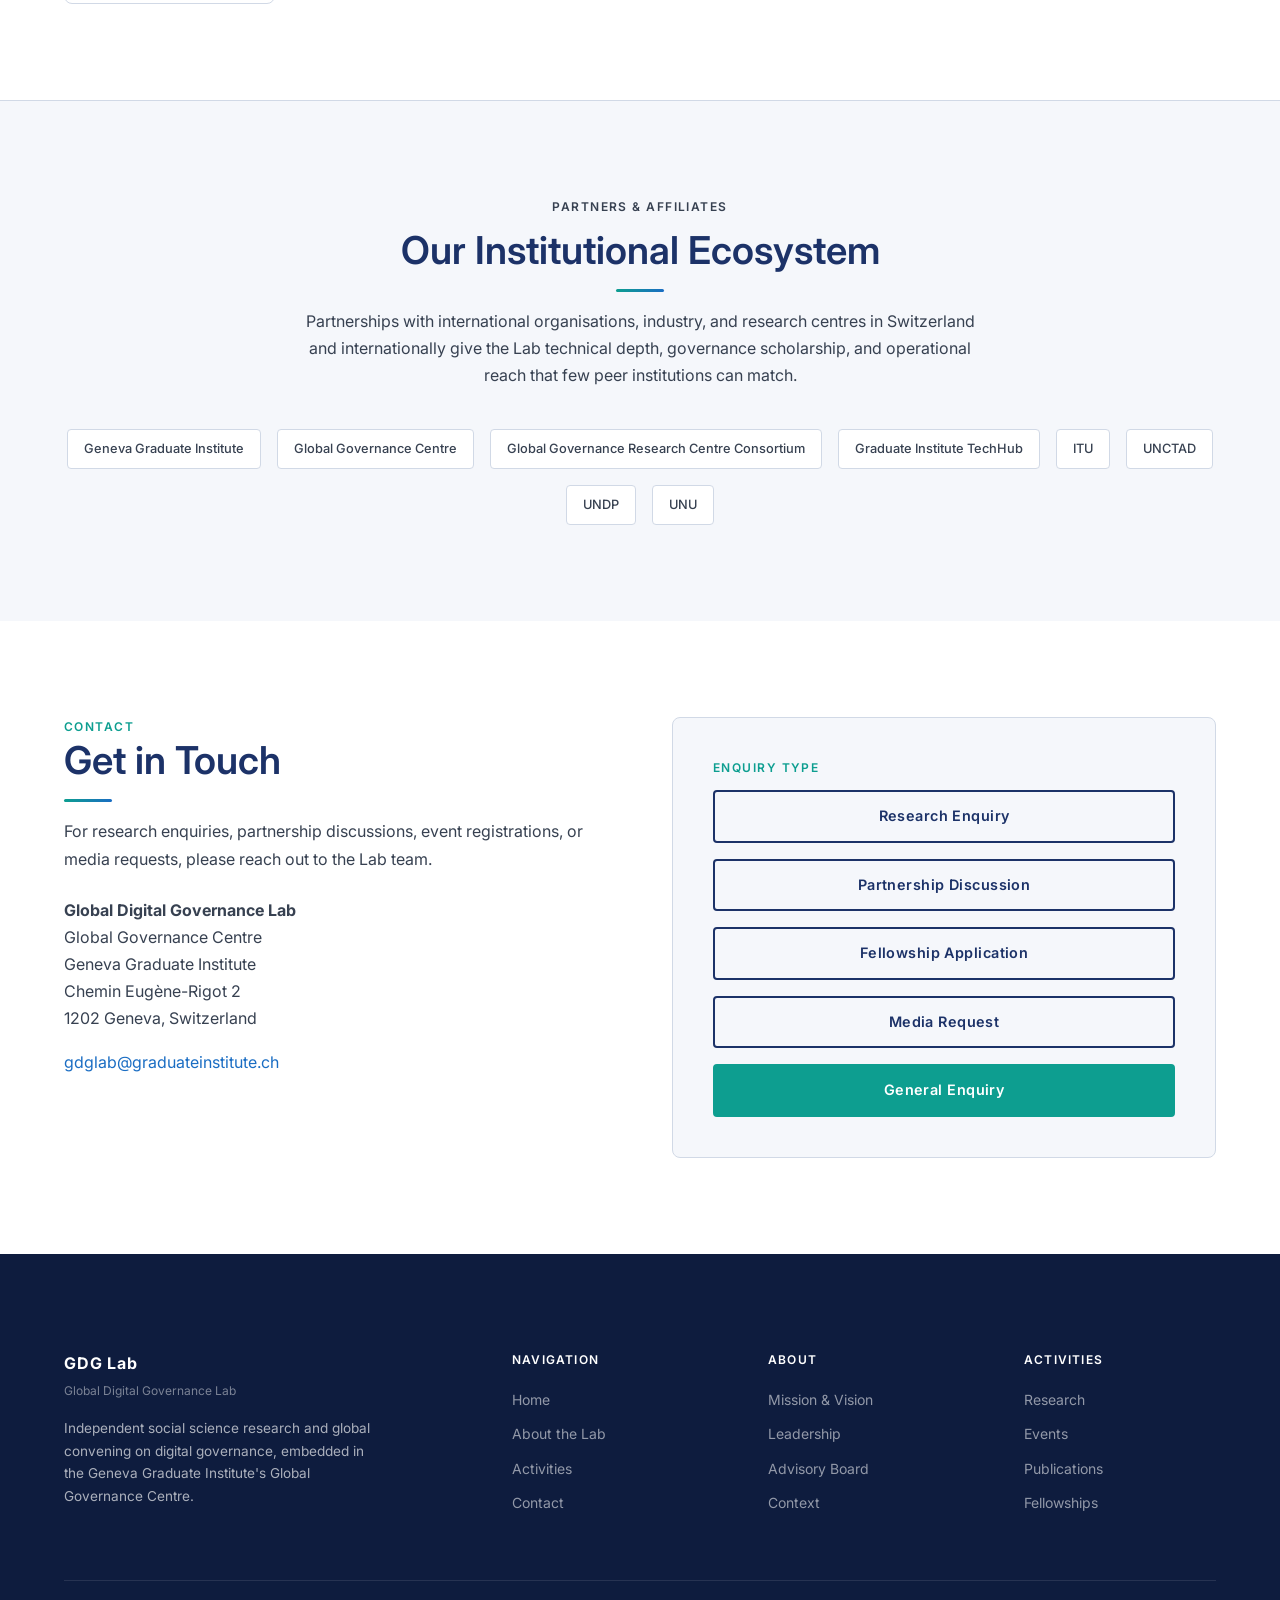
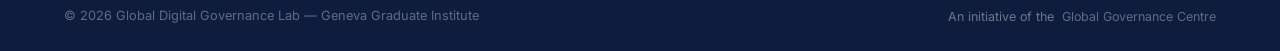
==== commit dee30f93: "Replaced Hollway and Maertens placeholder images" ====
--- a/about.html
+++ b/about.html
@@ -172,7 +172,7 @@
 
         <!-- Leadership placeholder 1 -->
         <div class="person-card" data-reveal>
-          <div class="person-portrait-placeholder" aria-label="Portrait placeholder">👤</div>
+          <img src="images/Hollway 2.png" alt="James Hollway" class="person-portrait">
           <div class="person-info">
             <div class="person-name">James Hollway</div>
             <div class="person-role">Co-Director</div>
@@ -182,7 +182,7 @@
 
         <!-- Leadership placeholder 2 -->
         <div class="person-card" data-reveal>
-          <div class="person-portrait-placeholder" aria-label="Portrait placeholder">👤</div>
+          <img src="images/Maertens 2.png" alt="Lucile Maertens" class="person-portrait">
           <div class="person-info">
             <div class="person-name">Lucile Maertens</div>
             <div class="person-role">Co-Director</div>
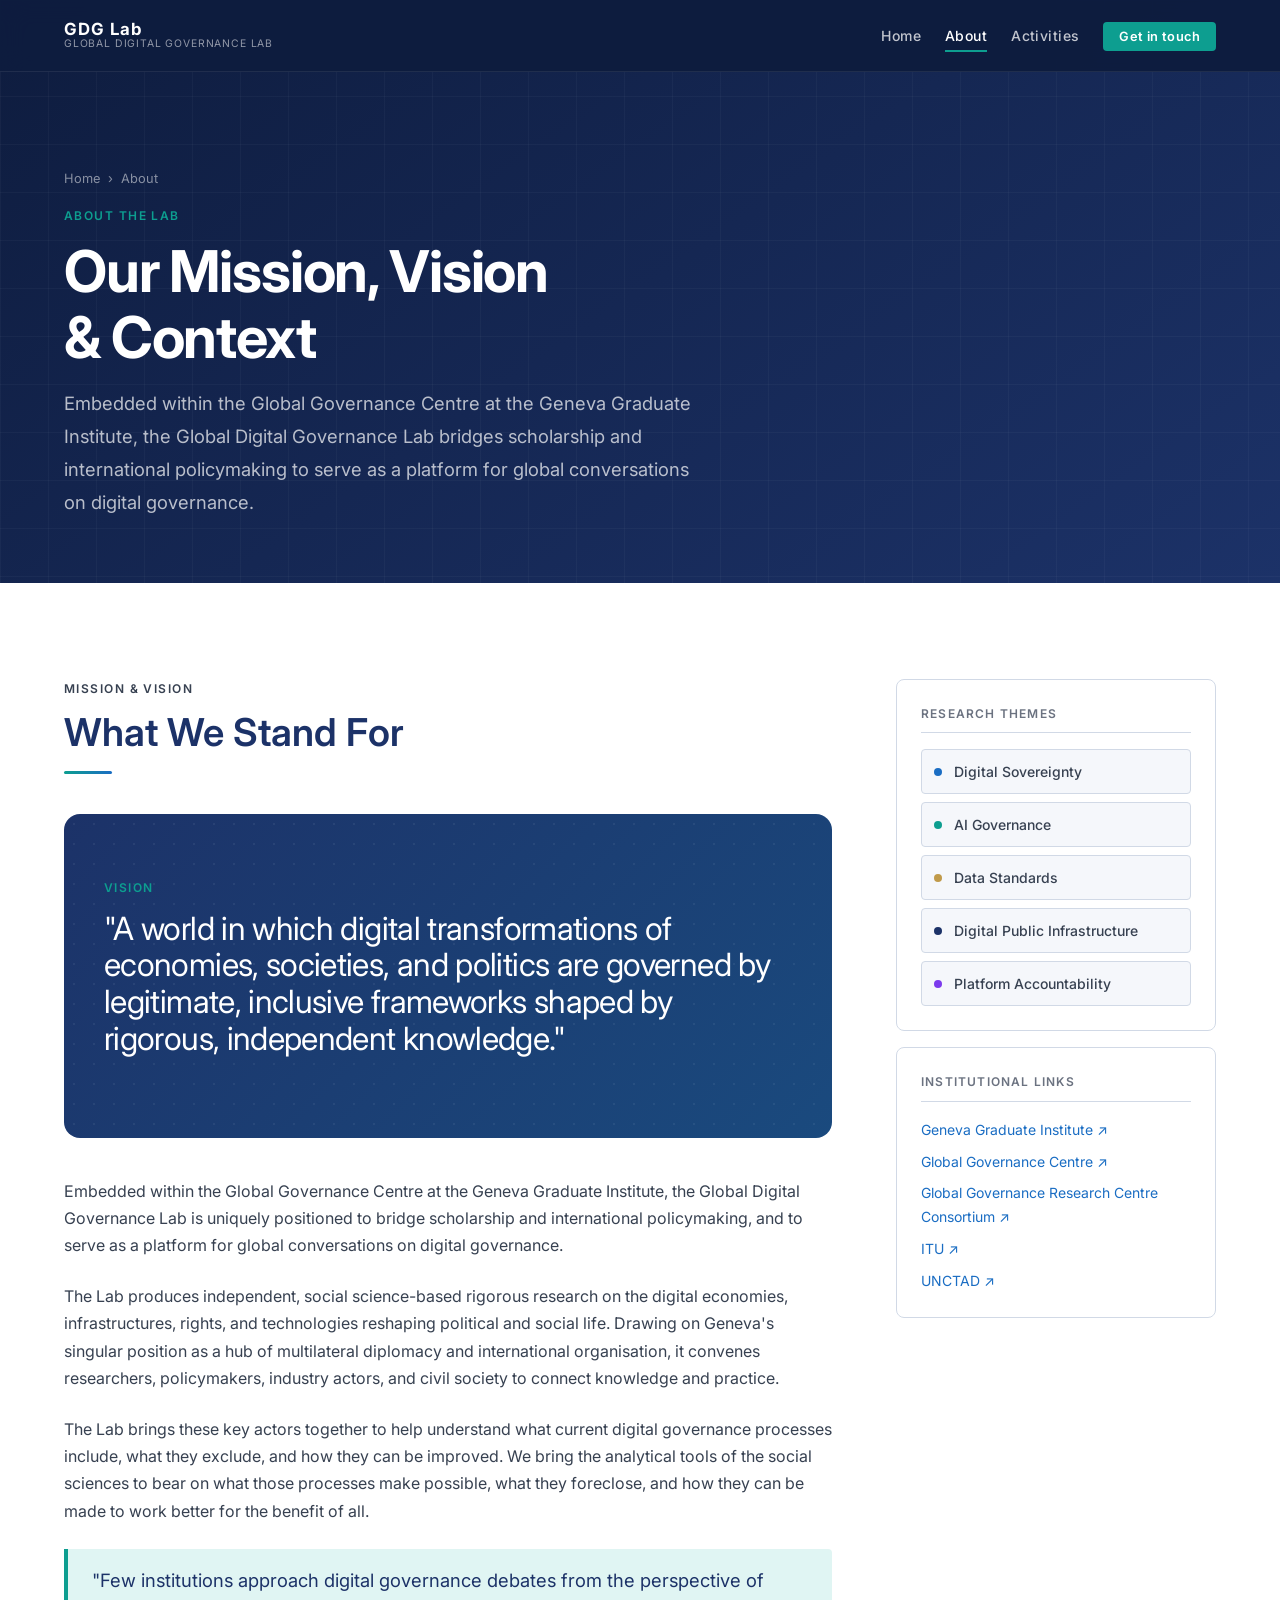
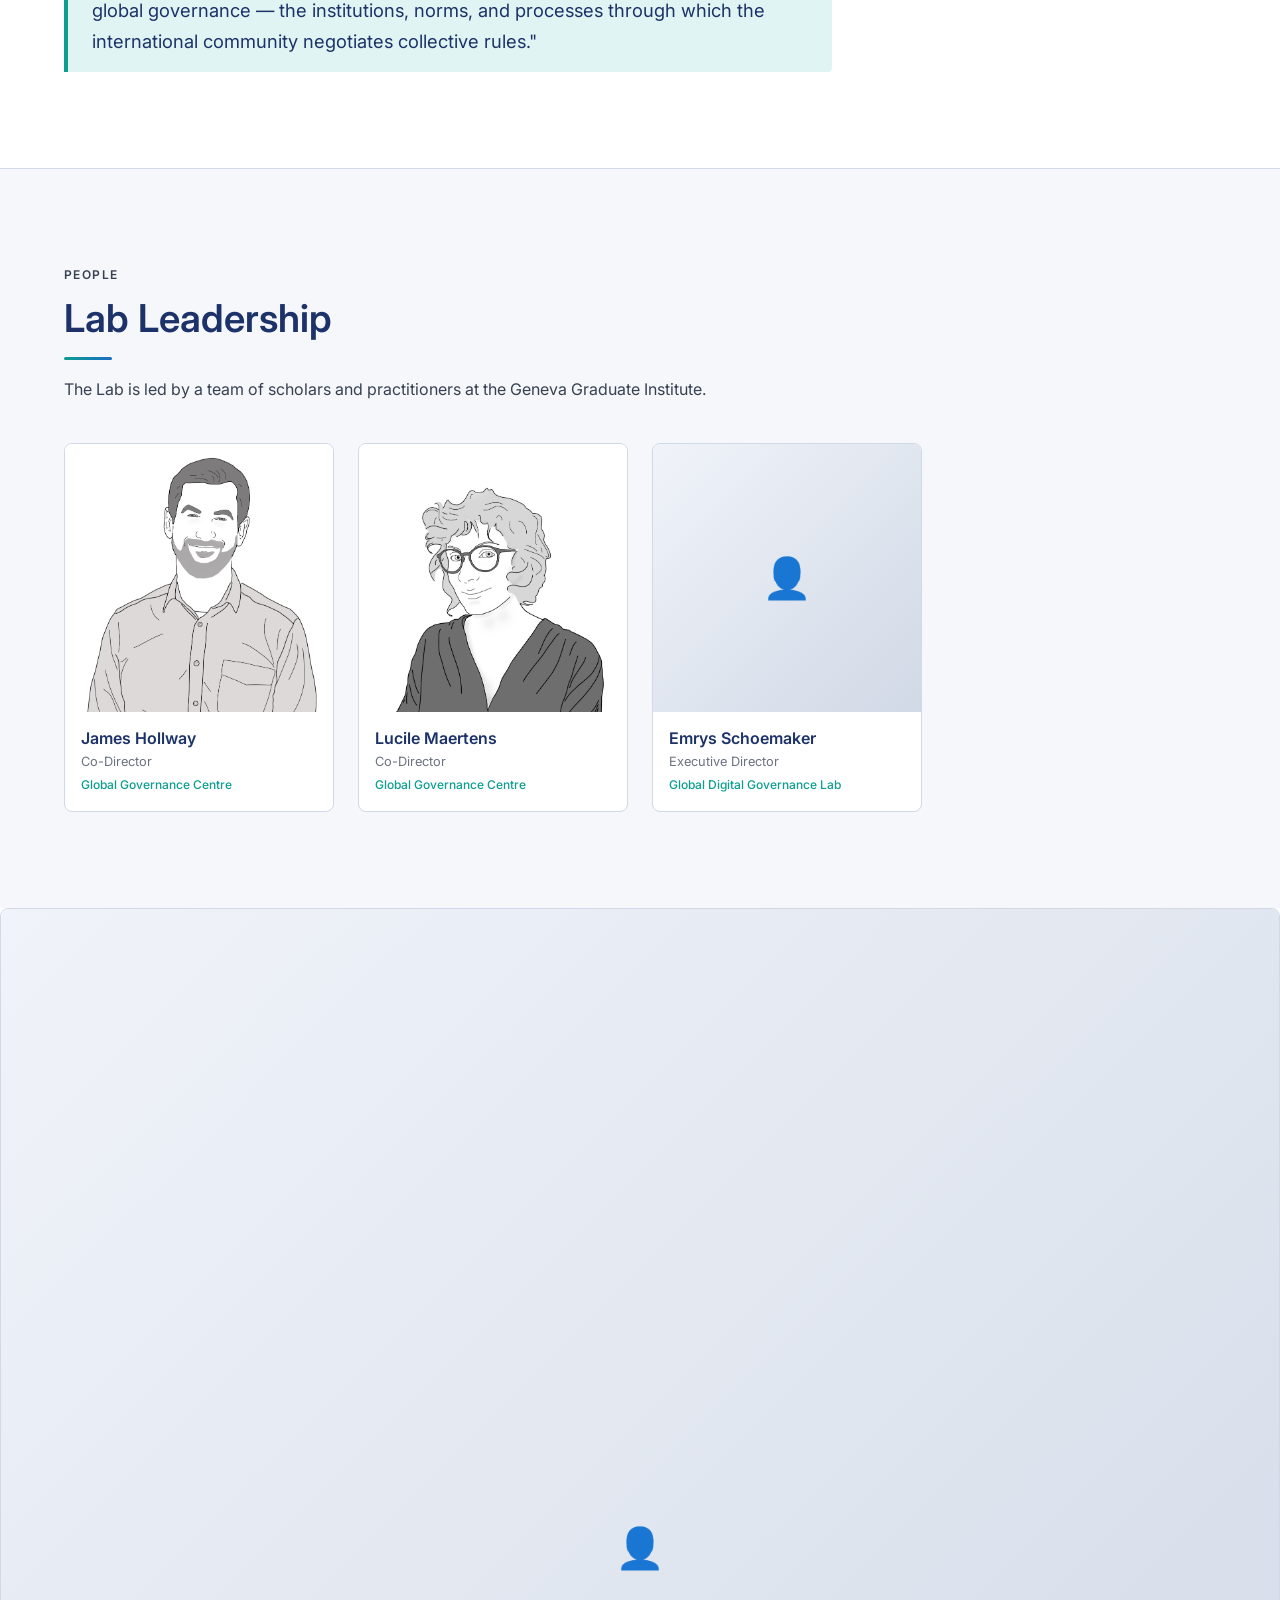
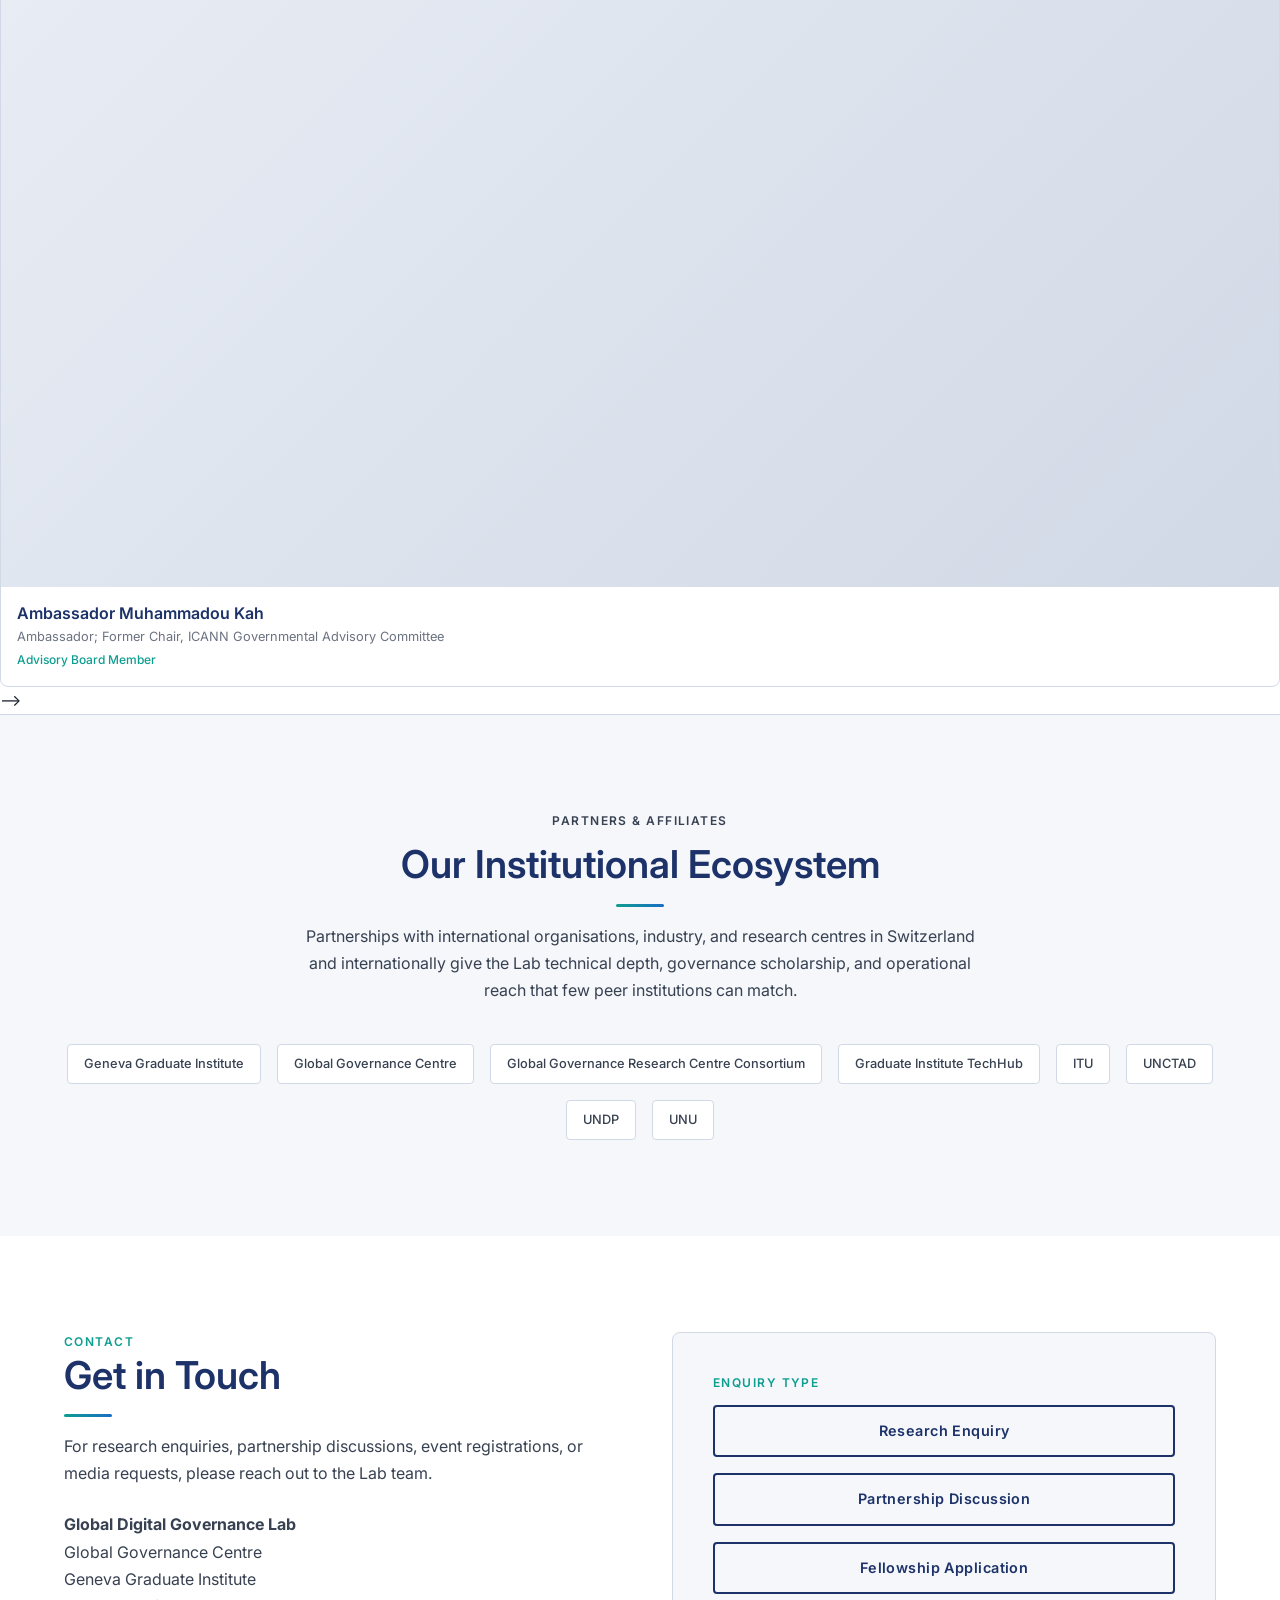
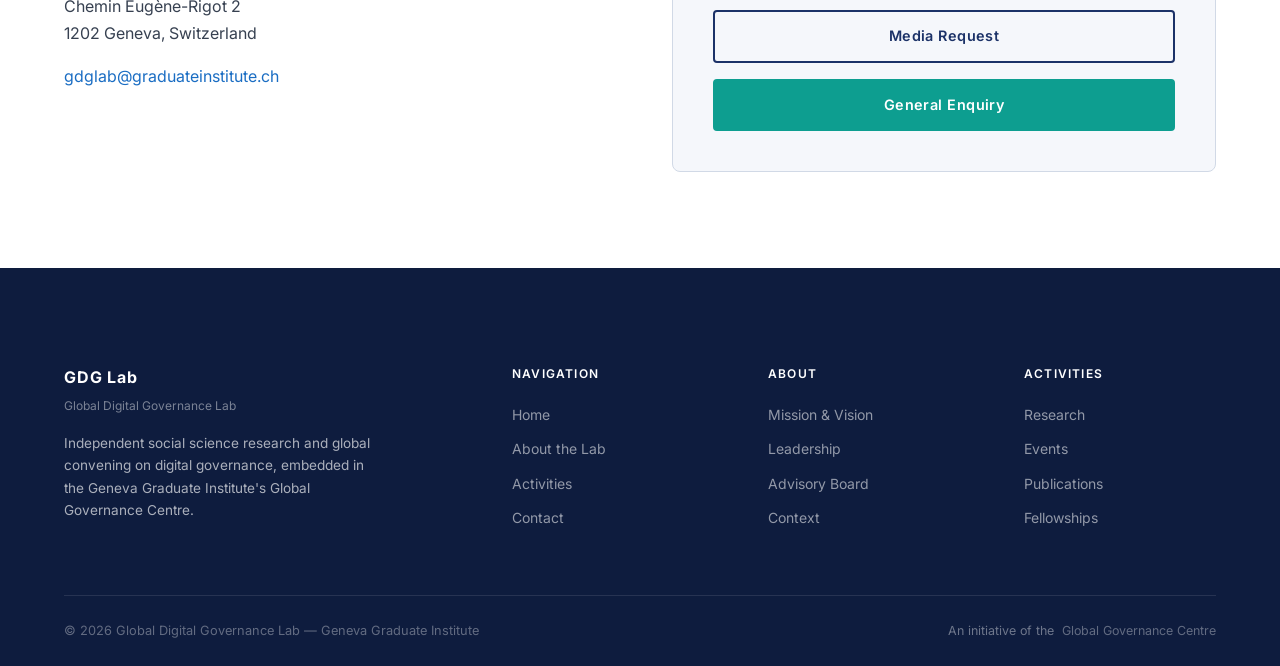
==== commit ef55c5e3: "Comment out advisory board section Commented out the advisory board section in about.html." ====
--- a/about.html
+++ b/about.html
@@ -205,7 +205,7 @@
   </section>
 
   <!-- ═══ Advisory Board ════════════════════════════════════════ -->
-  <section id="advisory-board" class="section" aria-labelledby="board-heading">
+ <!-- <section id="advisory-board" class="section" aria-labelledby="board-heading">
     <div class="container">
       <div class="section-header">
         <p class="eyebrow">Governance</p>
@@ -234,6 +234,7 @@
     </div>
   </section>
 
+  -->
   <!-- ═══ Partners ══════════════════════════════════════════════ -->
   <section class="section" style="background: var(--off-white); border-top: 1px solid var(--border);" aria-labelledby="partners-heading">
     <div class="container">
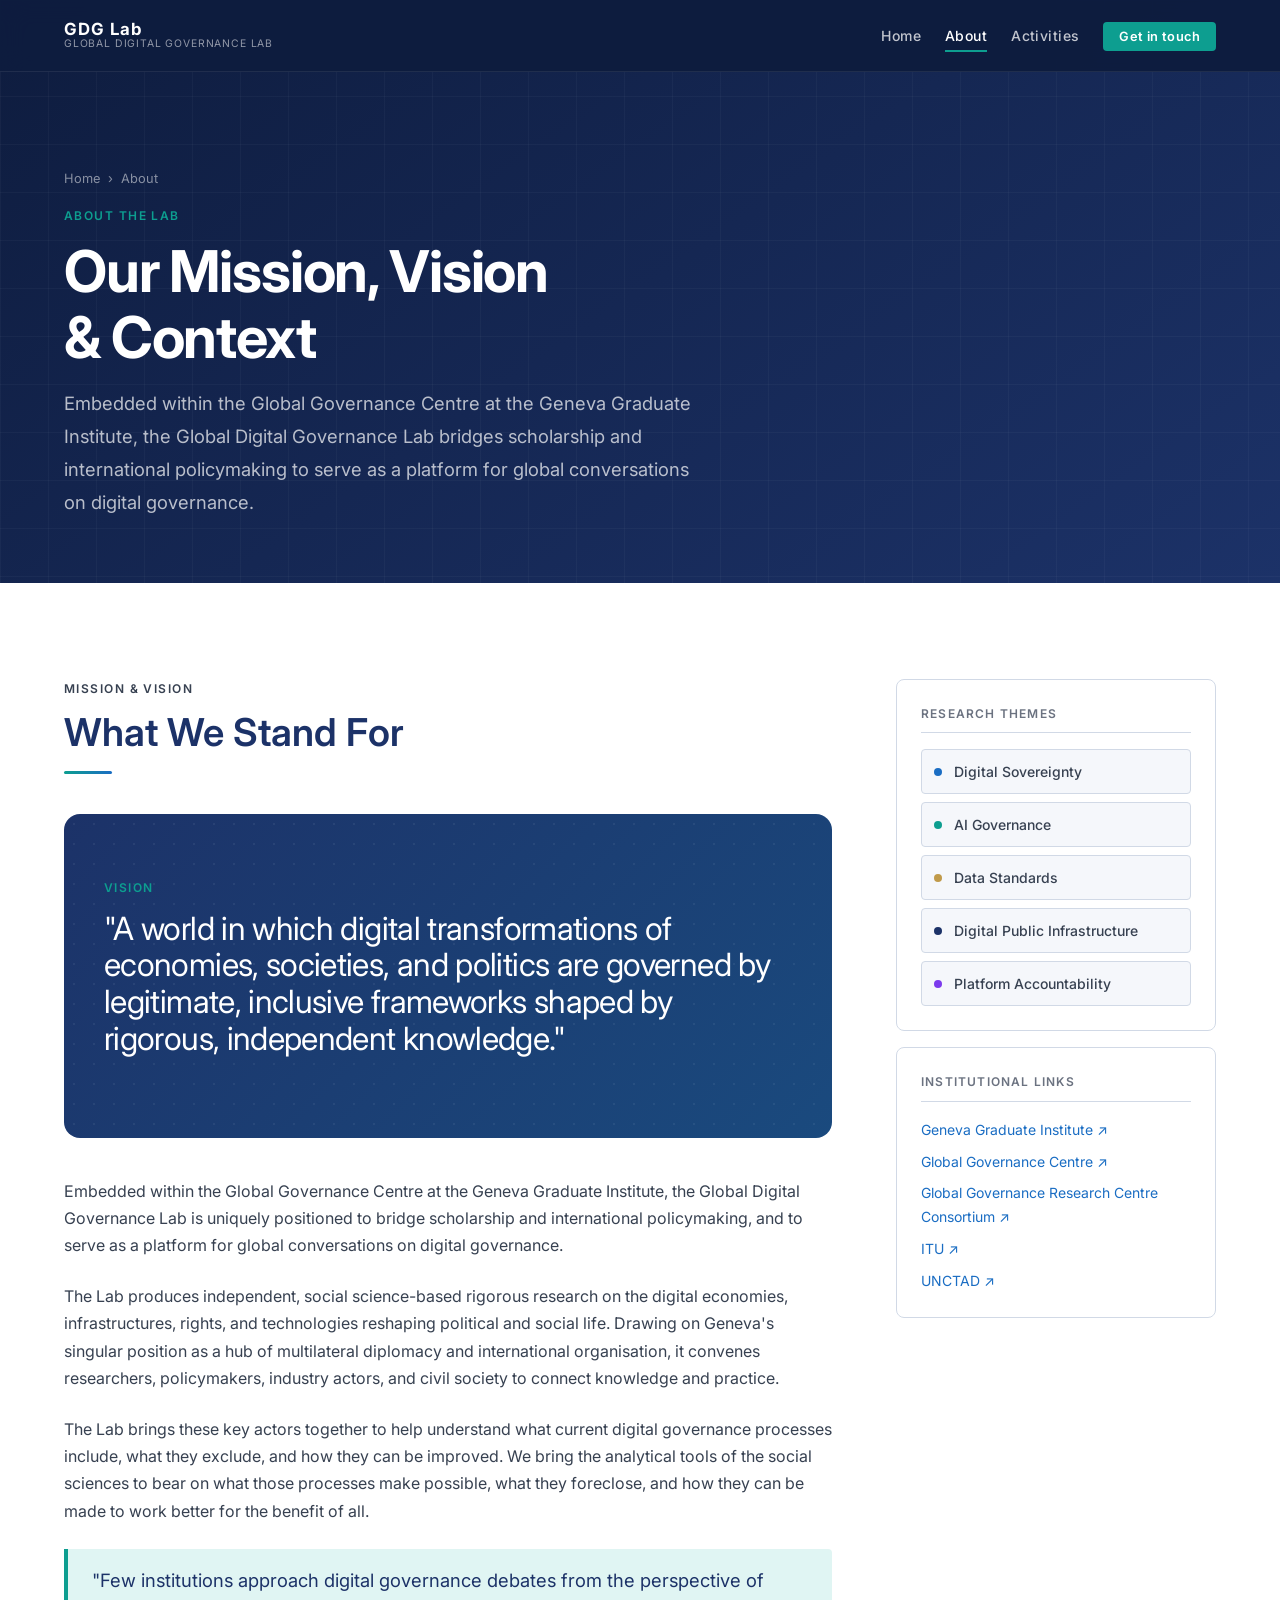
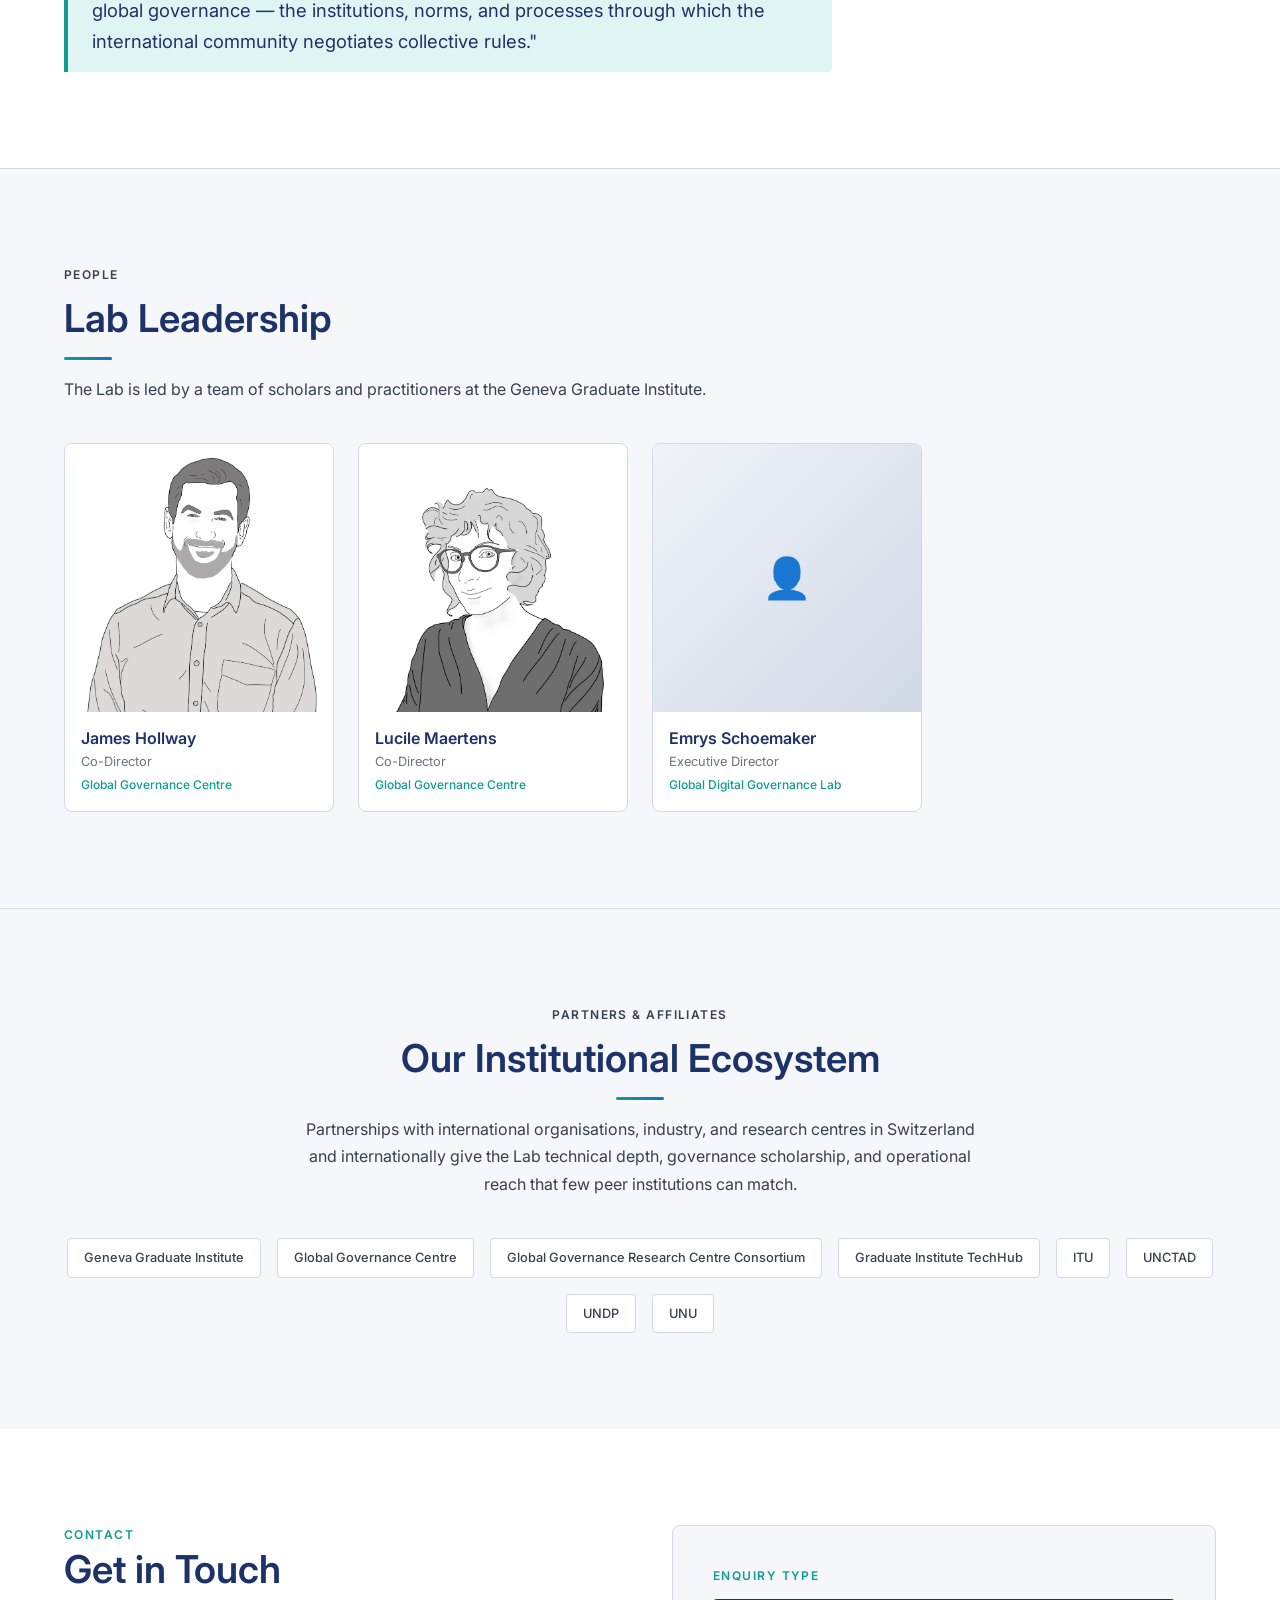
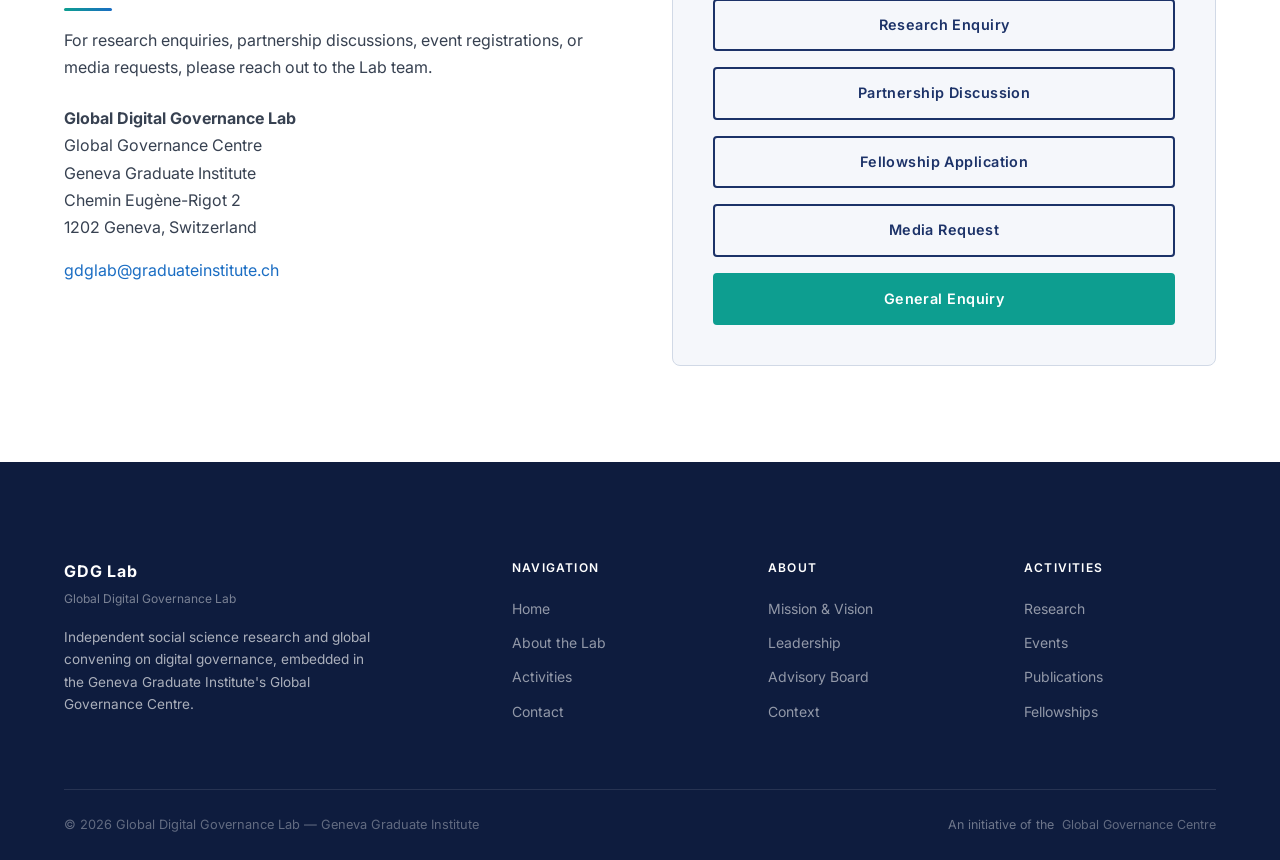
==== commit 144042d6: "Remove comment for Ambassador Muhammadou Kah Removed commented-out section for Ambassador Muhammadou" ====
--- a/about.html
+++ b/about.html
@@ -219,8 +219,6 @@
       </div>
 
       <div class="people-grid">
-
-        <!-- Ambassador Muhammadou Kah — confirmed -->
         <div class="person-card" data-reveal>
           <div class="person-portrait-placeholder" aria-label="Portrait of Ambassador Muhammadou Kah">👤</div>
           <div class="person-info">
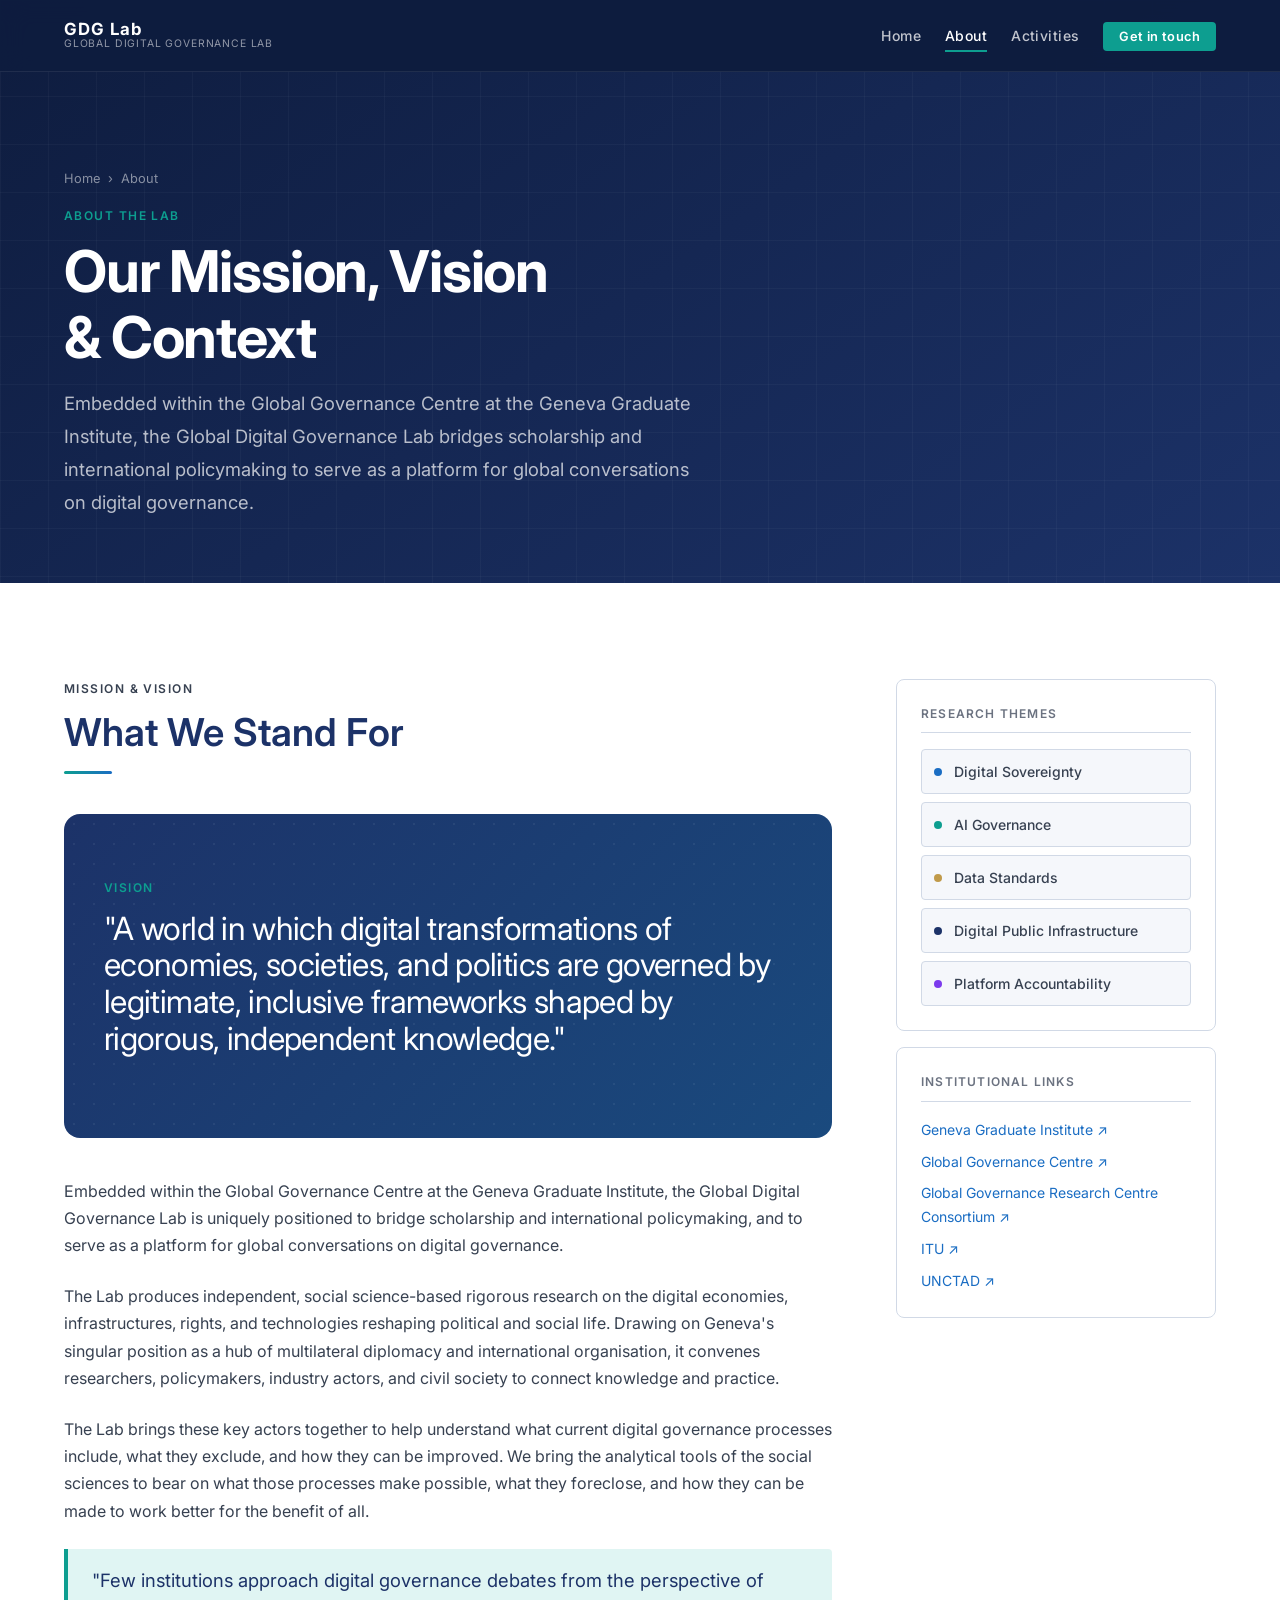
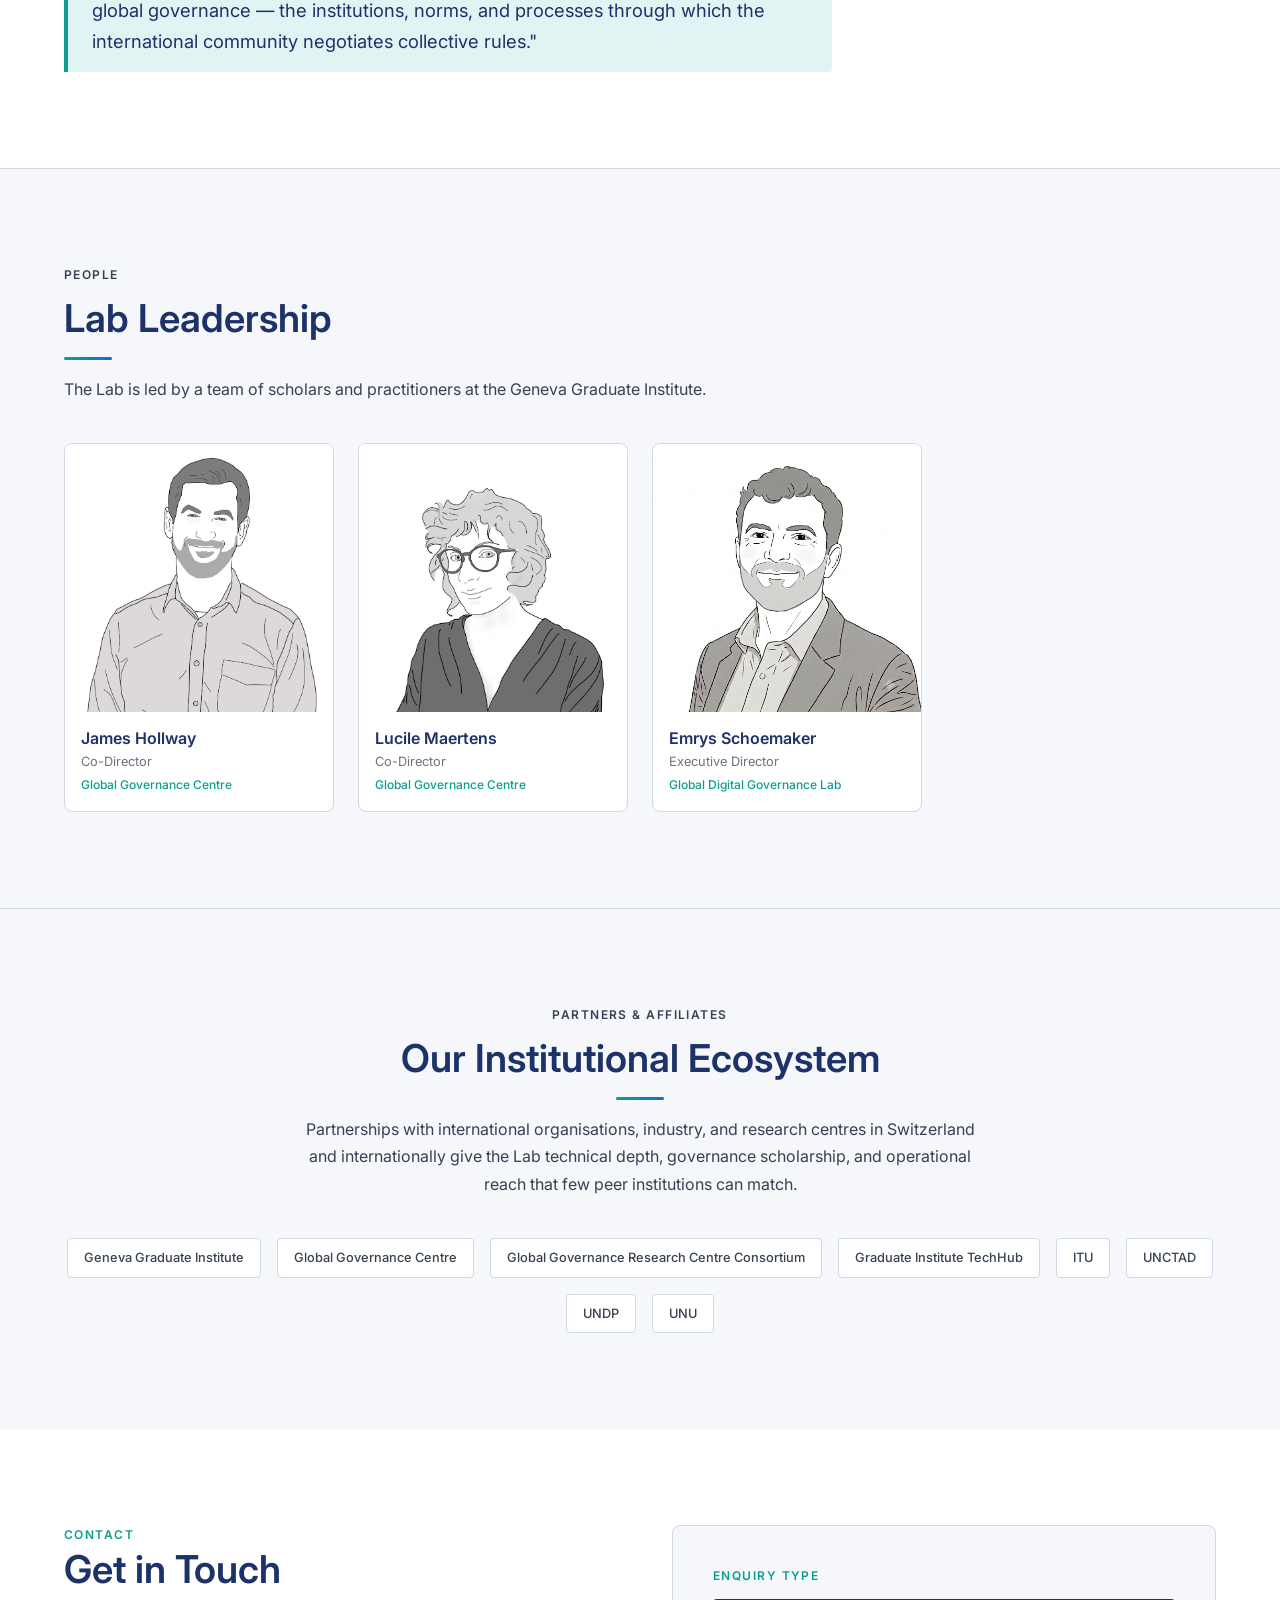
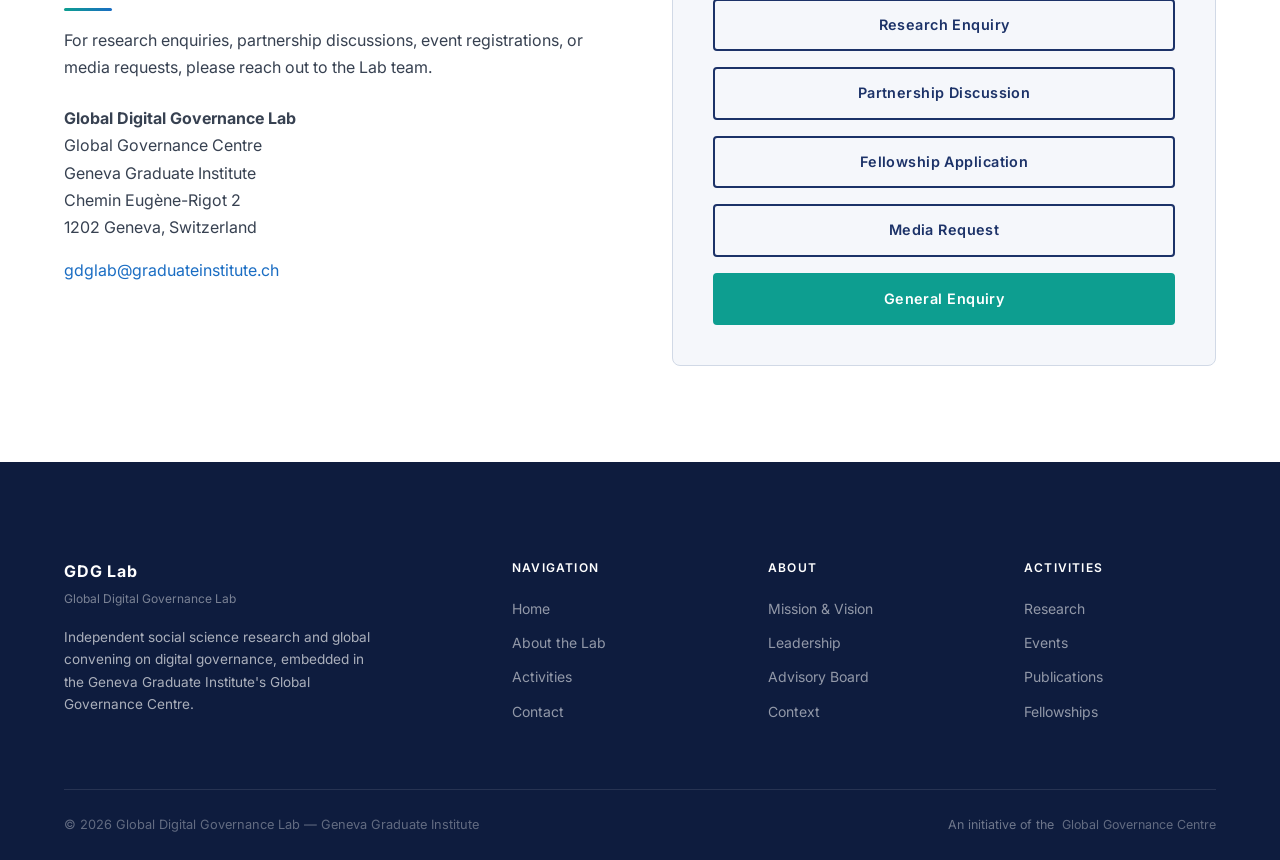
==== commit 05efc885: "Update about.html" ====
--- a/about.html
+++ b/about.html
@@ -192,7 +192,7 @@
 
         <!-- Leadership placeholder 3 -->
         <div class="person-card" data-reveal>
-          <div class="person-portrait-placeholder" aria-label="Portrait placeholder">👤</div>
+          <img src="images/Schoemaker.png" alt="Emrys Schoemaker" class="person-portrait">
           <div class="person-info">
             <div class="person-name">Emrys Schoemaker</div>
             <div class="person-role">Executive Director</div>
